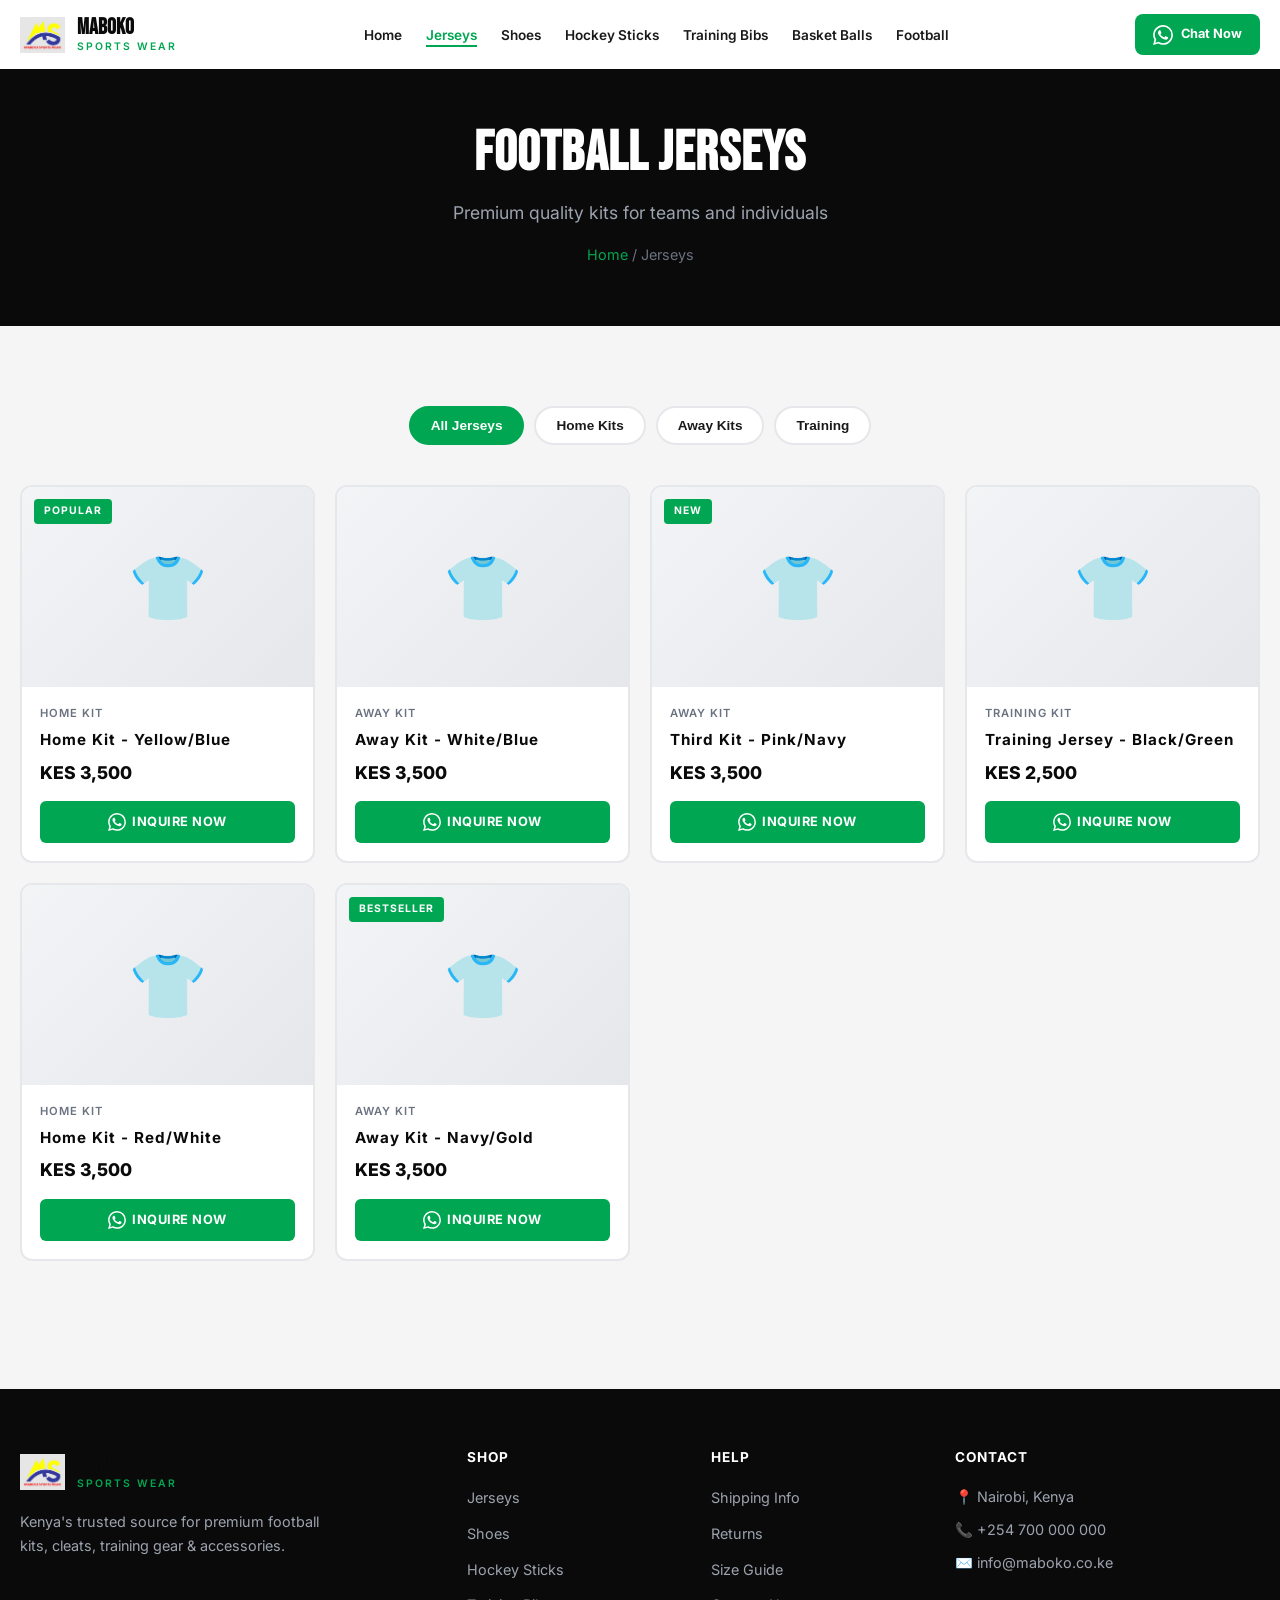
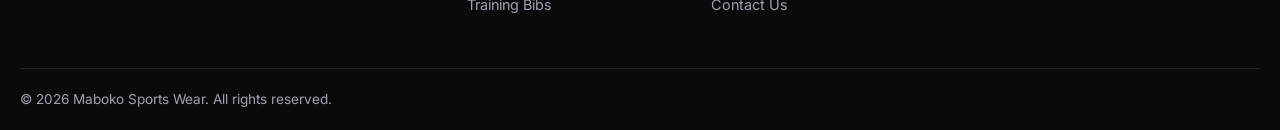
==== index.html @ bb6fc750 "Add files via upload" ====
<!DOCTYPE html>
<html lang="en">
<head>
    <meta charset="UTF-8">
    <meta name="viewport" content="width=device-width, initial-scale=1.0">
    <meta name="description" content="Premium Football Jerseys & Kits - Maboko Sports Wear Kenya">
    <title>Jerseys | Maboko Sports Wear</title>
    <link rel="preconnect" href="https://fonts.googleapis.com">
    <link rel="preconnect" href="https://fonts.gstatic.com" crossorigin>
    <link href="https://fonts.googleapis.com/css2?family=Bebas+Neue&family=Inter:wght@400;500;600;700;800&display=swap" rel="stylesheet">
    <link rel="stylesheet" href="styles.css">
    <link rel="icon" type="image/png" href="logo.png">
</head>
<body>
    <!-- Same Navigation as index.html -->
    <nav class="navbar" id="navbar">
        <div class="container nav-container">
            <a href="index.html" class="logo">
                <img src="logo.png" alt="Maboko Sports Wear Logo" class="logo-img">
                <div class="logo-text">
                    <span class="logo-brand">MABOKO</span>
                    <span class="logo-sub">SPORTS WEAR</span>
                </div>
            </a>
            
            <button class="mobile-menu-toggle" id="mobileMenuToggle" aria-label="Toggle menu">
                <span class="hamburger"></span>
            </button>
            
            <ul class="nav-links" id="navLinks">
                <li><a href="index.html" class="nav-link">Home</a></li>
                <li><a href="jerseys.html" class="nav-link active">Jerseys</a></li>
                <li><a href="shoes.html" class="nav-link">Shoes</a></li>
                <li><a href="hockey.html" class="nav-link">Hockey Sticks</a></li>
                <li><a href="bibs.html" class="nav-link">Training Bibs</a></li>
                <li><a href="basketball.html" class="nav-link">Basket Balls</a></li>
                <li><a href="football.html" class="nav-link">Football</a></li>
            </ul>
            
            <a href="https://wa.me/254700000000" class="whatsapp-btn nav-whatsapp" target="_blank" rel="noopener">
                <svg width="20" height="20" viewBox="0 0 24 24" fill="currentColor">
                    <path d="M17.472 14.382c-.297-.149-1.758-.867-2.03-.967-.273-.099-.471-.148-.67.15-.197.297-.767.966-.94 1.164-.173.199-.347.223-.644.075-.297-.15-1.255-.463-2.39-1.475-.883-.788-1.48-1.761-1.653-2.059-.173-.297-.018-.458.13-.606.134-.133.298-.347.446-.52.149-.174.198-.298.298-.497.099-.198.05-.371-.025-.52-.075-.149-.669-1.612-.916-2.207-.242-.579-.487-.5-.669-.51-.173-.008-.371-.01-.57-.01-.198 0-.52.074-.792.372-.272.297-1.04 1.016-1.04 2.479 0 1.462 1.065 2.875 1.213 3.074.149.198 2.096 3.2 5.077 4.487.709.306 1.262.489 1.694.625.712.227 1.36.195 1.871.118.571-.085 1.758-.719 2.006-1.413.248-.694.248-1.289.173-1.413-.074-.124-.272-.198-.57-.347m-5.421 7.403h-.004a9.87 9.87 0 01-5.031-1.378l-.361-.214-3.741.982.998-3.648-.235-.374a9.86 9.86 0 01-1.51-5.26c.001-5.45 4.436-9.884 9.888-9.884 2.64 0 5.122 1.03 6.988 2.898a9.825 9.825 0 012.893 6.994c-.003 5.45-4.437 9.884-9.885 9.884m8.413-18.297A11.815 11.815 0 0012.05 0C5.495 0 .16 5.335.157 11.892c0 2.096.547 4.142 1.588 5.945L.057 24l6.305-1.654a11.882 11.882 0 005.683 1.448h.005c6.554 0 11.89-5.335 11.893-11.893a11.821 11.821 0 00-3.48-8.413Z"/>
                </svg>
                <span class="desktop-only">Chat Now</span>
            </a>
        </div>
    </nav>

    <!-- Page Header -->
    <section class="page-header">
        <div class="container">
            <h1>FOOTBALL JERSEYS</h1>
            <p>Premium quality kits for teams and individuals</p>
            <div class="breadcrumb">
                <a href="index.html">Home</a> / <span>Jerseys</span>
            </div>
        </div>
    </section>

    <!-- Products Section -->
    <section class="category-products section">
        <div class="container">
            <div class="category-filter">
                <button class="filter-btn active" data-category="all">All Jerseys</button>
                <button class="filter-btn" data-category="home">Home Kits</button>
                <button class="filter-btn" data-category="away">Away Kits</button>
                <button class="filter-btn" data-category="training">Training</button>
            </div>

            <div class="products-grid" id="categoryProductsGrid">
                <!-- Products will be loaded dynamically -->
            </div>
        </div>
    </section>

    <!-- Same Footer as index.html -->
    <footer class="footer">
        <div class="container">
            <div class="footer-grid">
                <div class="footer-brand">
                    <div class="logo">
                        <img src="logo.png" alt="Maboko Sports Wear" class="logo-img">
                        <div class="logo-text">
                            <span class="logo-brand">MABOKO</span>
                            <span class="logo-sub">SPORTS WEAR</span>
                        </div>
                    </div>
                    <p>Kenya's trusted source for premium football kits, cleats, training gear & accessories.</p>
                </div>
                <div class="footer-col">
                    <h4>SHOP</h4>
                    <ul>
                        <li><a href="jerseys.html">Jerseys</a></li>
                        <li><a href="shoes.html">Shoes</a></li>
                        <li><a href="hockey.html">Hockey Sticks</a></li>
                        <li><a href="bibs.html">Training Bibs</a></li>
                    </ul>
                </div>
                <div class="footer-col">
                    <h4>HELP</h4>
                    <ul>
                        <li><a href="#">Shipping Info</a></li>
                        <li><a href="#">Returns</a></li>
                        <li><a href="#">Size Guide</a></li>
                        <li><a href="https://wa.me/254700000000" target="_blank">Contact Us</a></li>
                    </ul>
                </div>
                <div class="footer-col">
                    <h4>CONTACT</h4>
                    <ul class="contact-info">
                        <li>📍 Nairobi, Kenya</li>
                        <li>📞 +254 700 000 000</li>
                        <li>✉️ info@maboko.co.ke</li>
                    </ul>
                </div>
            </div>
            <div class="footer-bottom">
                <p>&copy; 2026 Maboko Sports Wear. All rights reserved.</p>
            </div>
        </div>
    </footer>

    <script src="script.js"></script>
    <script>
        // Category-specific products
        const categoryProducts = [
            { id: 1, name: "Home Kit - Yellow/Blue", category: "home", price: "KES 3,500", badge: "POPULAR", emoji: "👕", whatsappText: "Hi, I'm interested in Home Kit (Yellow/Blue) - KES 3,500" },
            { id: 2, name: "Away Kit - White/Blue", category: "away", price: "KES 3,500", badge: null, emoji: "👕", whatsappText: "Hi, I'm interested in Away Kit (White/Blue) - KES 3,500" },
            { id: 3, name: "Third Kit - Pink/Navy", category: "away", price: "KES 3,500", badge: "NEW", emoji: "👕", whatsappText: "Hi, I'm interested in Third Kit (Pink/Navy) - KES 3,500" },
            { id: 4, name: "Training Jersey - Black/Green", category: "training", price: "KES 2,500", badge: null, emoji: "👕", whatsappText: "Hi, I'm interested in Training Jersey (Black/Green) - KES 2,500" },
            { id: 5, name: "Home Kit - Red/White", category: "home", price: "KES 3,500", badge: null, emoji: "👕", whatsappText: "Hi, I'm interested in Home Kit (Red/White) - KES 3,500" },
            { id: 6, name: "Away Kit - Navy/Gold", category: "away", price: "KES 3,500", badge: "BESTSELLER", emoji: "👕", whatsappText: "Hi, I'm interested in Away Kit (Navy/Gold) - KES 3,500" }
        ];

        document.addEventListener('DOMContentLoaded', () => {
            renderCategoryProducts('all');
            setupCategoryFilters();
        });

        function renderCategoryProducts(category) {
            const grid = document.getElementById('categoryProductsGrid');
            const filtered = category === 'all' ? categoryProducts : categoryProducts.filter(p => p.category === category);
            
            grid.innerHTML = filtered.map(product => `
                <article class="product-card fade-in">
                    ${product.badge ? `<span class="product-badge">${product.badge}</span>` : ''}
                    <div class="product-image">${product.emoji}</div>
                    <div class="product-info">
                        <div class="product-category">${product.category} Kit</div>
                        <h3 class="product-name">${product.name}</h3>
                        <div class="product-price">${product.price}</div>
                        <a href="https://wa.me/254700000000?text=${encodeURIComponent(product.whatsappText)}" 
                           class="btn-whatsapp" target="_blank" rel="noopener">
                            <svg width="18" height="18" viewBox="0 0 24 24" fill="currentColor">
                                <path d="M17.472 14.382c-.297-.149-1.758-.867-2.03-.967-.273-.099-.471-.148-.67.15-.197.297-.767.966-.94 1.164-.173.199-.347.223-.644.075-.297-.15-1.255-.463-2.39-1.475-.883-.788-1.48-1.761-1.653-2.059-.173-.297-.018-.458.13-.606.134-.133.298-.347.446-.52.149-.174.198-.298.298-.497.099-.198.05-.371-.025-.52-.075-.149-.669-1.612-.916-2.207-.242-.579-.487-.5-.669-.51-.173-.008-.371-.01-.57-.01-.198 0-.52.074-.792.372-.272.297-1.04 1.016-1.04 2.479 0 1.462 1.065 2.875 1.213 3.074.149.198 2.096 3.2 5.077 4.487.709.306 1.262.489 1.694.625.712.227 1.36.195 1.871.118.571-.085 1.758-.719 2.006-1.413.248-.694.248-1.289.173-1.413-.074-.124-.272-.198-.57-.347m-5.421 7.403h-.004a9.87 9.87 0 01-5.031-1.378l-.361-.214-3.741.982.998-3.648-.235-.374a9.86 9.86 0 01-1.51-5.26c.001-5.45 4.436-9.884 9.888-9.884 2.64 0 5.122 1.03 6.988 2.898a9.825 9.825 0 012.893 6.994c-.003 5.45-4.437 9.884-9.885 9.884m8.413-18.297A11.815 11.815 0 0012.05 0C5.495 0 .16 5.335.157 11.892c0 2.096.547 4.142 1.588 5.945L.057 24l6.305-1.654a11.882 11.882 0 005.683 1.448h.005c6.554 0 11.89-5.335 11.893-11.893a11.821 11.821 0 00-3.48-8.413Z"/>
                            </svg>
                            Inquire Now
                        </a>
                    </div>
                </article>
            `).join('');
        }

        function setupCategoryFilters() {
            document.querySelectorAll('.filter-btn').forEach(btn => {
                btn.addEventListener('click', () => {
                    document.querySelectorAll('.filter-btn').forEach(b => b.classList.remove('active'));
                    btn.classList.add('active');
                    renderCategoryProducts(btn.dataset.category);
                });
            });
        }
    </script>
</body>
</html>
---- styles.css ----
/* ===== CSS VARIABLES ===== */
:root {
    --black: #0A0A0A;
    --dark-gray: #1A1A1A;
    --green: #00A651;
    --green-dark: #008F43;
    --green-light: #00C967;
    --white: #FFFFFF;
    --light-gray: #F5F5F5;
    --text: #1A1A1A;
    --muted: #6B7280;
    --border: #E5E7EB;
    --shadow: 0 4px 24px rgba(0, 0, 0, 0.08);
    --shadow-lg: 0 12px 40px rgba(0, 0, 0, 0.12);
    --transition: all 0.3s cubic-bezier(0.4, 0, 0.2, 1);
}

/* ===== RESET & BASE ===== */
*, *::before, *::after {
    margin: 0;
    padding: 0;
    box-sizing: border-box;
}

html {
    scroll-behavior: smooth;
    scroll-padding-top: 80px;
}

body {
    font-family: 'Inter', sans-serif;
    background: var(--white);
    color: var(--text);
    line-height: 1.6;
    overflow-x: hidden;
}

h1, h2, h3, h4, h5, h6 {
    font-family: 'Bebas Neue', sans-serif;
    letter-spacing: 1px;
    line-height: 1.2;
}

a {
    text-decoration: none;
    color: inherit;
    transition: var(--transition);
}

img {
    max-width: 100%;
    display: block;
}

ul {
    list-style: none;
}

/* ===== UTILITIES ===== */
.container {
    max-width: 1280px;
    margin: 0 auto;
    padding: 0 20px;
}

.text-green {
    color: var(--green);
}

.section {
    padding: 80px 0;
}

.section-header {
    text-align: center;
    margin-bottom: 48px;
}

.section-tag {
    display: inline-block;
    background: rgba(0, 166, 81, 0.1);
    color: var(--green);
    padding: 8px 20px;
    border-radius: 30px;
    font-size: 0.75rem;
    font-weight: 700;
    letter-spacing: 2px;
    margin-bottom: 16px;
    text-transform: uppercase;
}

.section-title {
    font-size: 2.5rem;
    color: var(--black);
    margin-bottom: 12px;
}

.section-subtitle {
    color: var(--muted);
    font-size: 1.1rem;
    max-width: 600px;
    margin: 0 auto;
}

.desktop-only {
    display: inline;
}

/* ===== BUTTONS ===== */
.btn {
    display: inline-flex;
    align-items: center;
    gap: 10px;
    padding: 14px 28px;
    border-radius: 8px;
    font-weight: 700;
    font-size: 0.9rem;
    letter-spacing: 1px;
    text-transform: uppercase;
    transition: var(--transition);
    border: 2px solid transparent;
    cursor: pointer;
    white-space: nowrap;
}

.btn-primary {
    background: var(--green);
    color: var(--white);
    border-color: var(--green);
}

.btn-primary:hover {
    background: var(--green-dark);
    border-color: var(--green-dark);
    transform: translateY(-2px);
    box-shadow: 0 8px 24px rgba(0, 166, 81, 0.3);
}

.btn-outline {
    background: transparent;
    color: var(--white);
    border-color: rgba(255, 255, 255, 0.3);
}

.btn-outline:hover {
    border-color: var(--green);
    color: var(--green);
}

.btn-white {
    background: var(--white);
    color: var(--black);
    border-color: var(--white);
}

.btn-white:hover {
    background: var(--light-gray);
    transform: translateY(-2px);
}

/* ===== NAVBAR ===== */
.navbar {
    position: fixed;
    top: 0;
    left: 0;
    right: 0;
    z-index: 1000;
    background: var(--white);
    border-bottom: 2px solid var(--black);
    padding: 12px 0;
    transition: var(--transition);
}

.navbar.scrolled {
    box-shadow: var(--shadow);
}

.nav-container {
    display: flex;
    align-items: center;
    justify-content: space-between;
    gap: 16px;
}

.logo {
    display: flex;
    align-items: center;
    gap: 12px;
    flex-shrink: 0;
}

.logo-img {
    width: 45px;
    height: 45px;
    object-fit: contain;
}

.logo-text {
    display: flex;
    flex-direction: column;
    line-height: 1.1;
}

.logo-brand {
    font-family: 'Bebas Neue', sans-serif;
    color: var(--black);
    font-size: 1.4rem;
    font-weight: 700;
}

.logo-sub {
    color: var(--green);
    font-size: 0.65rem;
    letter-spacing: 2px;
    font-weight: 600;
}

.nav-links {
    display: flex;
    gap: 24px;
    align-items: center;
    margin: 0;
    padding: 0;
}

.nav-link {
    font-weight: 600;
    font-size: 0.85rem;
    color: var(--text);
    position: relative;
    padding: 4px 0;
    white-space: nowrap;
}

.nav-link::after {
    content: '';
    position: absolute;
    bottom: 0;
    left: 0;
    width: 0;
    height: 2px;
    background: var(--green);
    transition: var(--transition);
}

.nav-link:hover,
.nav-link.active {
    color: var(--green);
}

.nav-link:hover::after,
.nav-link.active::after {
    width: 100%;
}

.whatsapp-btn {
    display: inline-flex;
    align-items: center;
    gap: 8px;
    background: var(--green);
    color: var(--white);
    padding: 10px 18px;
    border-radius: 8px;
    font-weight: 700;
    font-size: 0.8rem;
    transition: var(--transition);
    white-space: nowrap;
}

.whatsapp-btn:hover {
    background: var(--green-dark);
    transform: translateY(-2px);
}

.mobile-menu-toggle {
    display: none;
    flex-direction: column;
    gap: 5px;
    background: none;
    border: none;
    cursor: pointer;
    padding: 8px;
    z-index: 1001;
}

.hamburger,
.hamburger::before,
.hamburger::after {
    display: block;
    width: 24px;
    height: 2.5px;
    background: var(--black);
    transition: var(--transition);
    border-radius: 2px;
}

.hamburger {
    position: relative;
}

.hamburger::before,
.hamburger::after {
    content: '';
    position: absolute;
    left: 0;
}

.hamburger::before {
    top: -7px;
}

.hamburger::after {
    top: 7px;
}

/* ===== HERO SECTION WITH FLOATING PRODUCTS ===== */
.hero {
    position: relative;
    min-height: 100vh;
    display: flex;
    align-items: center;
    background: var(--black);
    padding-top: 70px;
    overflow: hidden;
}

.hero-products-bg {
    position: absolute;
    inset: 0;
    overflow: hidden;
    pointer-events: none;
}

.floating-product {
    position: absolute;
    font-size: 4rem;
    opacity: 0.1;
    animation: float 6s ease-in-out infinite;
    filter: grayscale(100%);
}

@keyframes float {
    0%, 100% { transform: translateY(0px) rotate(0deg); }
    50% { transform: translateY(-20px) rotate(5deg); }
}

.hero-overlay {
    position: absolute;
    inset: 0;
    background: radial-gradient(circle at 70% 30%, rgba(0, 166, 81, 0.15) 0%, transparent 50%);
    pointer-events: none;
}

.hero-container {
    position: relative;
    z-index: 2;
    padding: 60px 20px;
}

.hero-content {
    max-width: 700px;
}

.hero-title {
    font-size: 4.5rem;
    color: var(--white);
    line-height: 0.95;
    margin-bottom: 20px;
}

.hero-subtitle {
    color: #9CA3AF;
    font-size: 1.1rem;
    margin-bottom: 32px;
    max-width: 540px;
    line-height: 1.6;
}

.hero-buttons {
    display: flex;
    gap: 12px;
    flex-wrap: wrap;
    margin-bottom: 48px;
}

.hero-stats {
    display: flex;
    gap: 40px;
}

.stat {
    display: flex;
    flex-direction: column;
}

.stat-number {
    font-family: 'Bebas Neue', sans-serif;
    font-size: 2.2rem;
    color: var(--green);
    line-height: 1;
}

.stat-label {
    color: #9CA3AF;
    font-size: 0.85rem;
    margin-top: 4px;
}

/* ===== PAGE HEADER ===== */
.page-header {
    background: var(--black);
    color: var(--white);
    padding: 120px 0 60px;
    text-align: center;
}

.page-header h1 {
    font-size: 3.5rem;
    margin-bottom: 12px;
}

.page-header p {
    color: #9CA3AF;
    font-size: 1.1rem;
    margin-bottom: 16px;
}

.breadcrumb {
    color: var(--muted);
    font-size: 0.9rem;
}

.breadcrumb a {
    color: var(--green);
}

/* ===== PRODUCTS SECTION ===== */
.products-section {
    background: var(--light-gray);
}

.category-filter {
    display: flex;
    gap: 10px;
    justify-content: center;
    flex-wrap: wrap;
    margin-bottom: 40px;
}

.filter-btn {
    padding: 10px 20px;
    background: var(--white);
    border: 2px solid var(--border);
    border-radius: 30px;
    font-weight: 600;
    font-size: 0.85rem;
    cursor: pointer;
    transition: var(--transition);
    color: var(--text);
}

.filter-btn:hover,
.filter-btn.active {
    background: var(--green);
    border-color: var(--green);
    color: var(--white);
}

.products-grid {
    display: grid;
    grid-template-columns: repeat(4, 1fr);
    gap: 20px;
    margin-bottom: 48px;
}

.product-card {
    background: var(--white);
    border-radius: 12px;
    overflow: hidden;
    border: 2px solid var(--border);
    transition: var(--transition);
    position: relative;
}

.product-card:hover {
    transform: translateY(-6px);
    border-color: var(--green);
    box-shadow: var(--shadow-lg);
}

.product-badge {
    position: absolute;
    top: 12px;
    left: 12px;
    background: var(--green);
    color: var(--white);
    padding: 4px 10px;
    border-radius: 4px;
    font-size: 0.65rem;
    font-weight: 700;
    letter-spacing: 1px;
    z-index: 2;
    text-transform: uppercase;
}

.product-image {
    height: 200px;
    background: linear-gradient(135deg, #F3F4F6, #E5E7EB);
    display: flex;
    align-items: center;
    justify-content: center;
    font-size: 4rem;
    position: relative;
    overflow: hidden;
}

.product-info {
    padding: 18px;
}

.product-category {
    color: var(--muted);
    font-size: 0.7rem;
    font-weight: 600;
    letter-spacing: 1px;
    text-transform: uppercase;
    margin-bottom: 6px;
}

.product-name {
    font-family: 'Inter', sans-serif;
    font-weight: 700;
    font-size: 0.95rem;
    color: var(--black);
    margin-bottom: 8px;
    line-height: 1.4;
}

.product-price {
    font-weight: 800;
    font-size: 1.1rem;
    color: var(--black);
    margin-bottom: 14px;
}

.btn-whatsapp {
    width: 100%;
    padding: 11px;
    background: var(--green);
    color: var(--white);
    border: none;
    border-radius: 6px;
    font-weight: 700;
    font-size: 0.8rem;
    cursor: pointer;
    transition: var(--transition);
    display: flex;
    align-items: center;
    justify-content: center;
    gap: 6px;
    text-transform: uppercase;
    letter-spacing: 0.5px;
}

.btn-whatsapp:hover {
    background: var(--green-dark);
    transform: translateY(-2px);
}

.category-links {
    display: grid;
    grid-template-columns: repeat(6, 1fr);
    gap: 16px;
    margin-top: 40px;
}

.category-link-card {
    background: var(--white);
    border: 2px solid var(--border);
    border-radius: 12px;
    padding: 24px 16px;
    text-align: center;
    transition: var(--transition);
}

.category-link-card:hover {
    border-color: var(--green);
    transform: translateY(-4px);
    box-shadow: var(--shadow);
}

.category-icon {
    font-size: 2.5rem;
    display: block;
    margin-bottom: 8px;
}

.category-name {
    font-weight: 700;
    font-size: 0.9rem;
    color: var(--black);
}

/* ===== FEATURES SECTION ===== */
.features-section {
    background: var(--white);
    padding: 50px 0;
    border-top: 2px solid var(--black);
    border-bottom: 2px solid var(--black);
}

.features-grid {
    display: grid;
    grid-template-columns: repeat(4, 1fr);
    gap: 24px;
}

.feature-card {
    text-align: center;
    padding: 20px;
}

.feature-icon {
    font-size: 2.5rem;
    margin-bottom: 12px;
}

.feature-card h3 {
    font-size: 1.1rem;
    color: var(--black);
    margin-bottom: 6px;
}

.feature-card p {
    color: var(--muted);
    font-size: 0.85rem;
}

/* ===== ABOUT SECTION ===== */
.about-section {
    background: var(--black);
    color: var(--white);
}

.about-grid {
    display: grid;
    grid-template-columns: 1fr 1fr;
    gap: 60px;
    align-items: center;
}

.about-content .section-tag {
    background: rgba(0, 166, 81, 0.2);
}

.about-content .section-title {
    color: var(--white);
    font-size: 3rem;
    margin-bottom: 20px;
}

.about-content p {
    color: #9CA3AF;
    font-size: 1.05rem;
    margin-bottom: 32px;
    line-height: 1.7;
}

.about-stats {
    display: grid;
    grid-template-columns: repeat(3, 1fr);
    gap: 24px;
    margin-bottom: 32px;
    padding: 24px 0;
    border-top: 1px solid rgba(255, 255, 255, 0.1);
    border-bottom: 1px solid rgba(255, 255, 255, 0.1);
}

.about-stat {
    text-align: center;
}

.about-stat-number {
    font-family: 'Bebas Neue', sans-serif;
    font-size: 2.2rem;
    color: var(--green);
    display: block;
}

.about-stat-label {
    color: #9CA3AF;
    font-size: 0.85rem;
}

.about-images {
    display: grid;
    grid-template-columns: 1fr 1fr;
    gap: 12px;
}

.about-image-card {
    background: rgba(255, 255, 255, 0.05);
    border: 1px solid rgba(255, 255, 255, 0.1);
    border-radius: 12px;
    padding: 40px 20px;
    text-align: center;
    font-size: 3.5rem;
    transition: var(--transition);
}

.about-image-card:hover {
    background: rgba(255, 255, 255, 0.1);
    transform: translateY(-4px);
}

.about-image-card:nth-child(2) {
    transform: translateY(20px);
}

.about-image-card:nth-child(2):hover {
    transform: translateY(16px);
}

.about-image-card:nth-child(3) {
    transform: translateY(-20px);
}

.about-image-card:nth-child(3):hover {
    transform: translateY(-24px);
}

/* ===== CTA SECTION ===== */
.cta-section {
    background: var(--green);
    padding: 80px 0;
    text-align: center;
}

.cta-content h2 {
    font-size: 2.5rem;
    color: var(--white);
    margin-bottom: 12px;
}

.cta-content p {
    color: rgba(255, 255, 255, 0.9);
    font-size: 1.1rem;
    margin-bottom: 28px;
}

/* ===== FOOTER ===== */
.footer {
    background: var(--black);
    color: #9CA3AF;
    padding: 60px 0 20px;
}

.footer-grid {
    display: grid;
    grid-template-columns: 2fr 1fr 1fr 1.5fr;
    gap: 40px;
    margin-bottom: 40px;
}

.footer-brand p {
    margin-top: 16px;
    font-size: 0.9rem;
    line-height: 1.7;
    max-width: 300px;
}

.social-links {
    display: flex;
    gap: 10px;
    margin-top: 20px;
}

.social-links a {
    width: 36px;
    height: 36px;
    border: 1px solid rgba(255, 255, 255, 0.2);
    border-radius: 50%;
    display: flex;
    align-items: center;
    justify-content: center;
    font-size: 0.75rem;
    font-weight: 700;
    transition: var(--transition);
}

.social-links a:hover {
    background: var(--green);
    border-color: var(--green);
    color: var(--white);
}

.footer-col h4 {
    color: var(--white);
    font-family: 'Inter', sans-serif;
    font-size: 0.85rem;
    font-weight: 700;
    margin-bottom: 20px;
    letter-spacing: 1px;
    text-transform: uppercase;
}

.footer-col ul li {
    margin-bottom: 10px;
}

.footer-col a {
    font-size: 0.9rem;
    transition: var(--transition);
}

.footer-col a:hover {
    color: var(--green);
}

.contact-info li {
    margin-bottom: 10px;
    font-size: 0.9rem;
}

.footer-bottom {
    border-top: 1px solid rgba(255, 255, 255, 0.1);
    padding-top: 20px;
    display: flex;
    justify-content: space-between;
    align-items: center;
    font-size: 0.85rem;
}

.payment-methods {
    display: flex;
    gap: 12px;
}

.payment-methods span {
    background: rgba(255, 255, 255, 0.1);
    padding: 5px 10px;
    border-radius: 4px;
    font-size: 0.75rem;
    font-weight: 600;
}

/* ===== CATEGORY PRODUCTS PAGE ===== */
.category-products {
    background: var(--light-gray);
    min-height: 60vh;
}

/* ===== RESPONSIVE DESIGN ===== */
@media (max-width: 1024px) {
    .section {
        padding: 60px 0;
    }
    
    .section-title {
        font-size: 2rem;
    }
    
    .hero-title {
        font-size: 3.5rem;
    }
    
    .products-grid {
        grid-template-columns: repeat(3, 1fr);
    }
    
    .features-grid {
        grid-template-columns: repeat(2, 1fr);
    }
    
    .about-grid {
        grid-template-columns: 1fr;
        gap: 40px;
    }
    
    .footer-grid {
        grid-template-columns: 1fr 1fr;
    }
    
    .category-links {
        grid-template-columns: repeat(3, 1fr);
    }
}

@media (max-width: 768px) {
    .container {
        padding: 0 16px;
    }
    
    .mobile-menu-toggle {
        display: flex;
    }
    
    .nav-links {
        position: fixed;
        top: 0;
        right: -100%;
        width: 85%;
        max-width: 350px;
        height: 100vh;
        background: var(--white);
        flex-direction: column;
        padding: 80px 24px 32px;
        gap: 0;
        transition: var(--transition);
        box-shadow: var(--shadow-lg);
        overflow-y: auto;
    }
    
    .nav-links.active {
        right: 0;
    }
    
    .nav-link {
        padding: 16px 0;
        border-bottom: 1px solid var(--border);
        width: 100%;
        font-size: 1rem;
    }
    
    .nav-whatsapp {
        display: none;
    }
    
    .desktop-only {
        display: none;
    }
    
    .hero {
        min-height: auto;
        padding: 100px 0 60px;
    }
    
    .hero-title {
        font-size: 2.5rem;
    }
    
    .hero-subtitle {
        font-size: 1rem;
    }
    
    .hero-buttons {
        flex-direction: column;
        width: 100%;
    }
    
    .btn {
        width: 100%;
        justify-content: center;
    }
    
    .hero-stats {
        gap: 24px;
    }
    
    .stat-number {
        font-size: 1.8rem;
    }
    
    .products-grid {
        grid-template-columns: repeat(2, 1fr);
        gap: 14px;
    }
    
    .category-filter {
        gap: 8px;
    }
    
    .filter-btn {
        padding: 8px 16px;
        font-size: 0.8rem;
    }
    
    .features-grid {
        grid-template-columns: 1fr;
        gap: 20px;
    }
    
    .about-stats {
        grid-template-columns: 1fr;
        gap: 20px;
    }
    
    .about-images {
        grid-template-columns: 1fr 1fr;
    }
    
    .category-links {
        grid-template-columns: repeat(2, 1fr);
        gap: 12px;
    }
    
    .footer-grid {
        grid-template-columns: 1fr;
        gap: 32px;
    }
    
    .footer-bottom {
        flex-direction: column;
        gap: 16px;
        text-align: center;
    }
    
    .page-header h1 {
        font-size: 2.5rem;
    }
}

@media (max-width: 480px) {
    .hero-title {
        font-size: 2rem;
    }
    
    .section-title {
        font-size: 1.75rem;
    }
    
    .products-grid {
        grid-template-columns: 1fr;
    }
    
    .about-content .section-title {
        font-size: 2.2rem;
    }
    
    .cta-content h2 {
        font-size: 2rem;
    }
    
    .floating-product {
        font-size: 2.5rem;
    }
    
    .category-links {
        grid-template-columns: 1fr 1fr;
    }
}

/* ===== ANIMATIONS ===== */
@keyframes fadeIn {
    from {
        opacity: 0;
        transform: translateY(20px);
    }
    to {
        opacity: 1;
        transform: translateY(0);
    }
}

.fade-in {
    animation: fadeIn 0.6s ease-out forwards;
}

/* Mobile menu active state */
.mobile-menu-toggle.active .hamburger {
    background: transparent;
}

.mobile-menu-toggle.active .hamburger::before {
    transform: rotate(45deg);
    top: 0;
}

.mobile-menu-toggle.active .hamburger::after {
    transform: rotate(-45deg);
    top: 0;
}
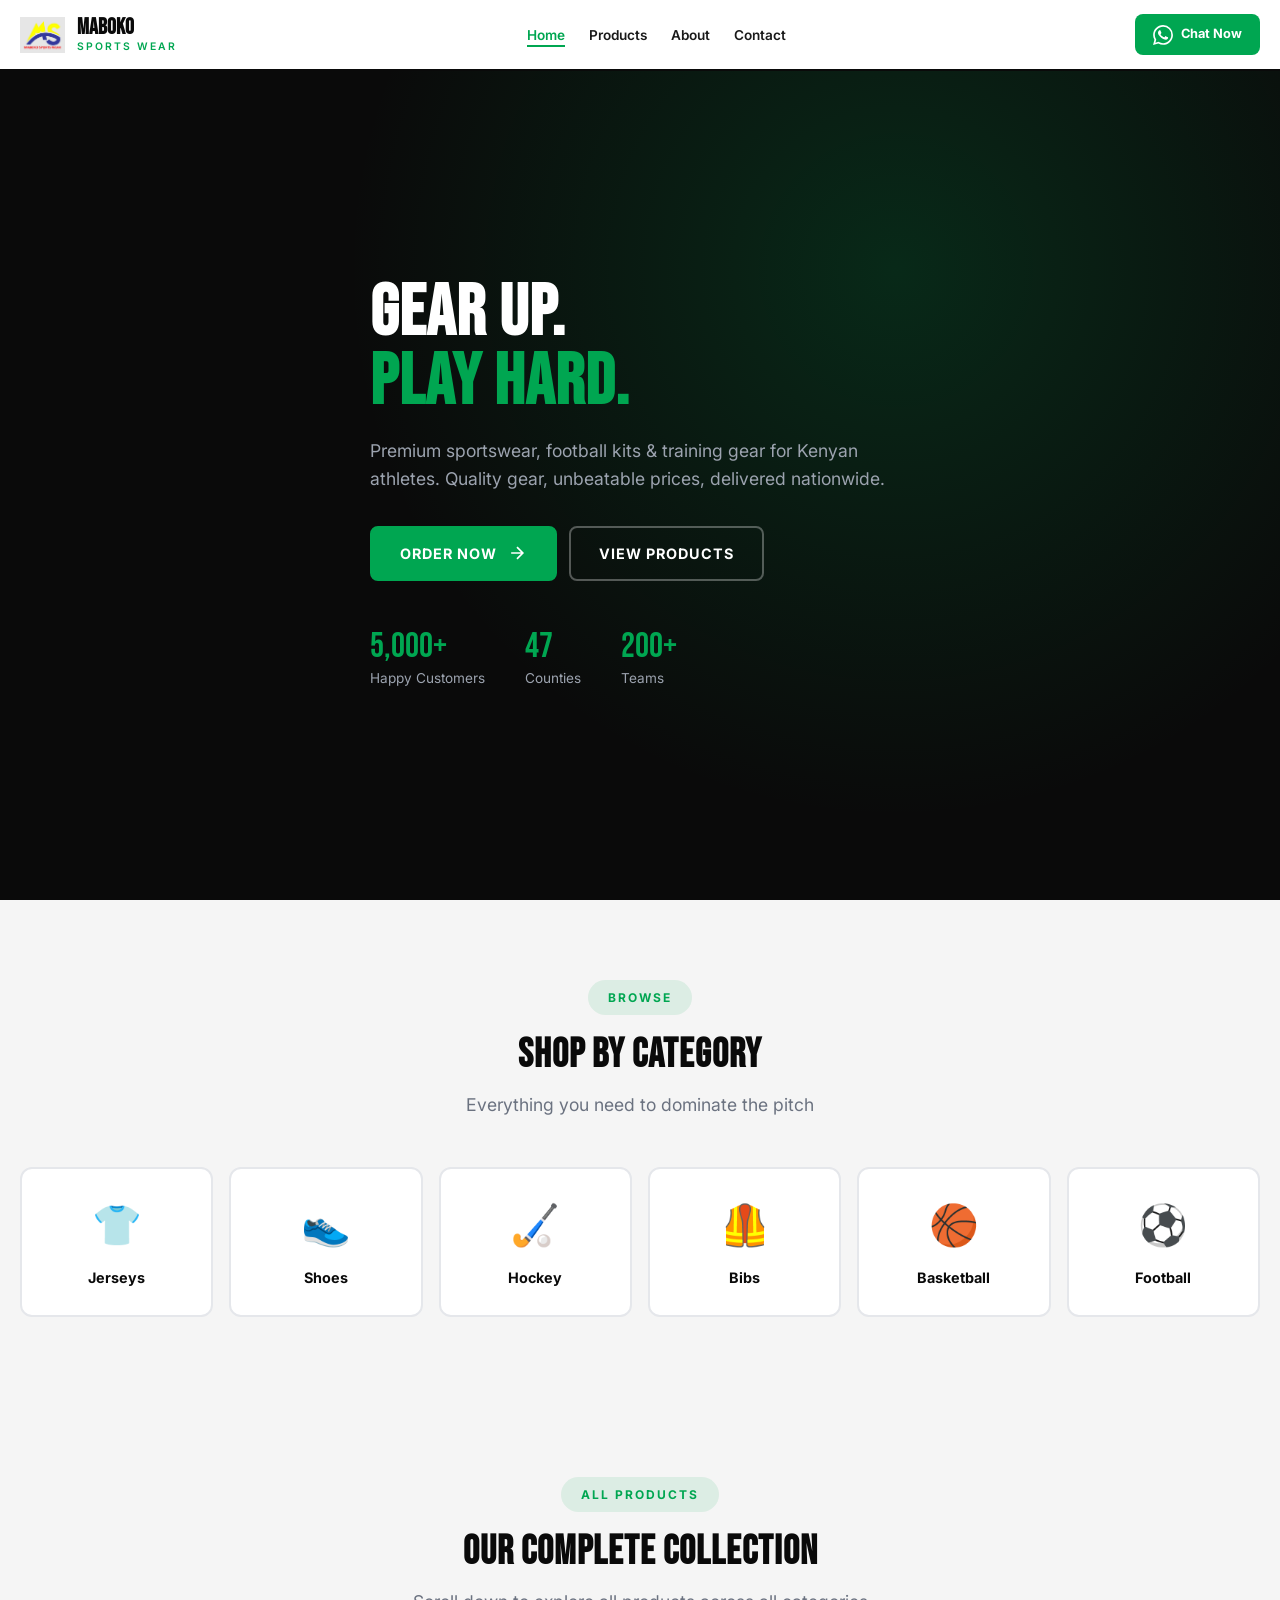
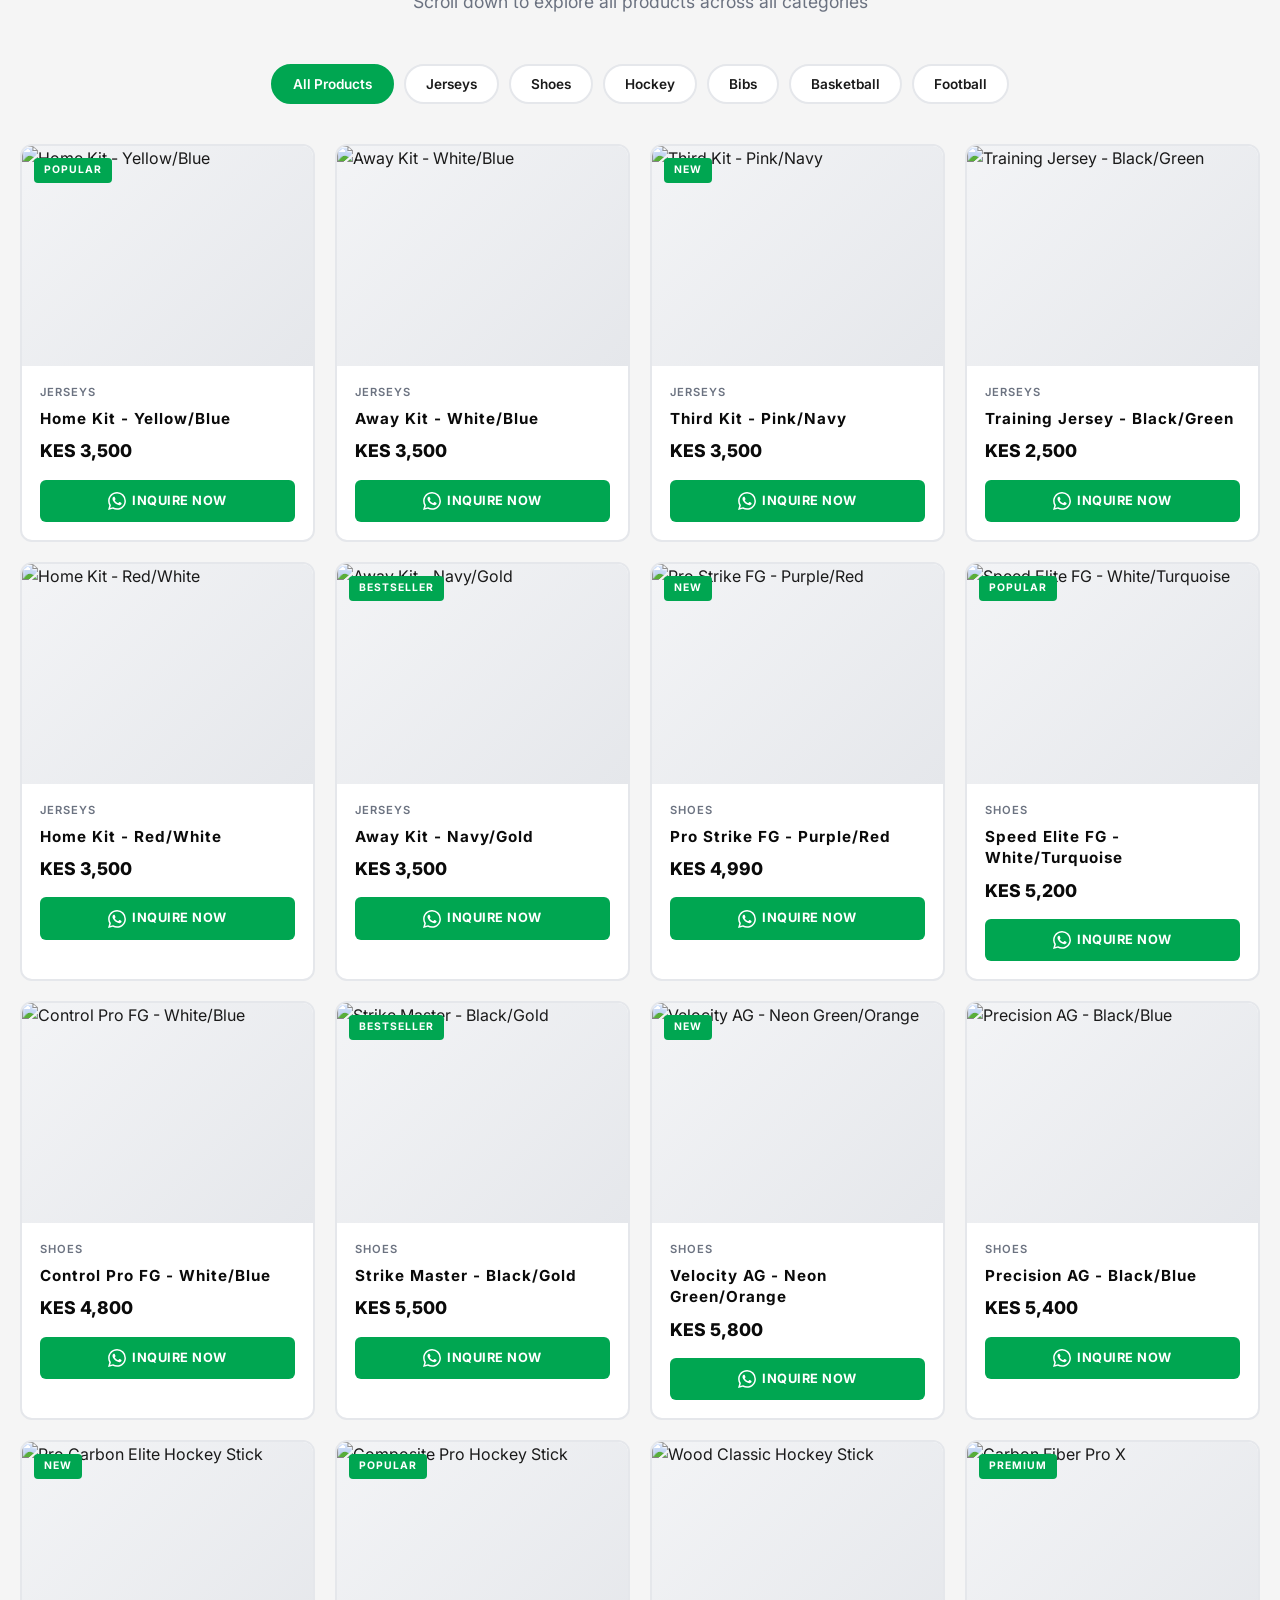
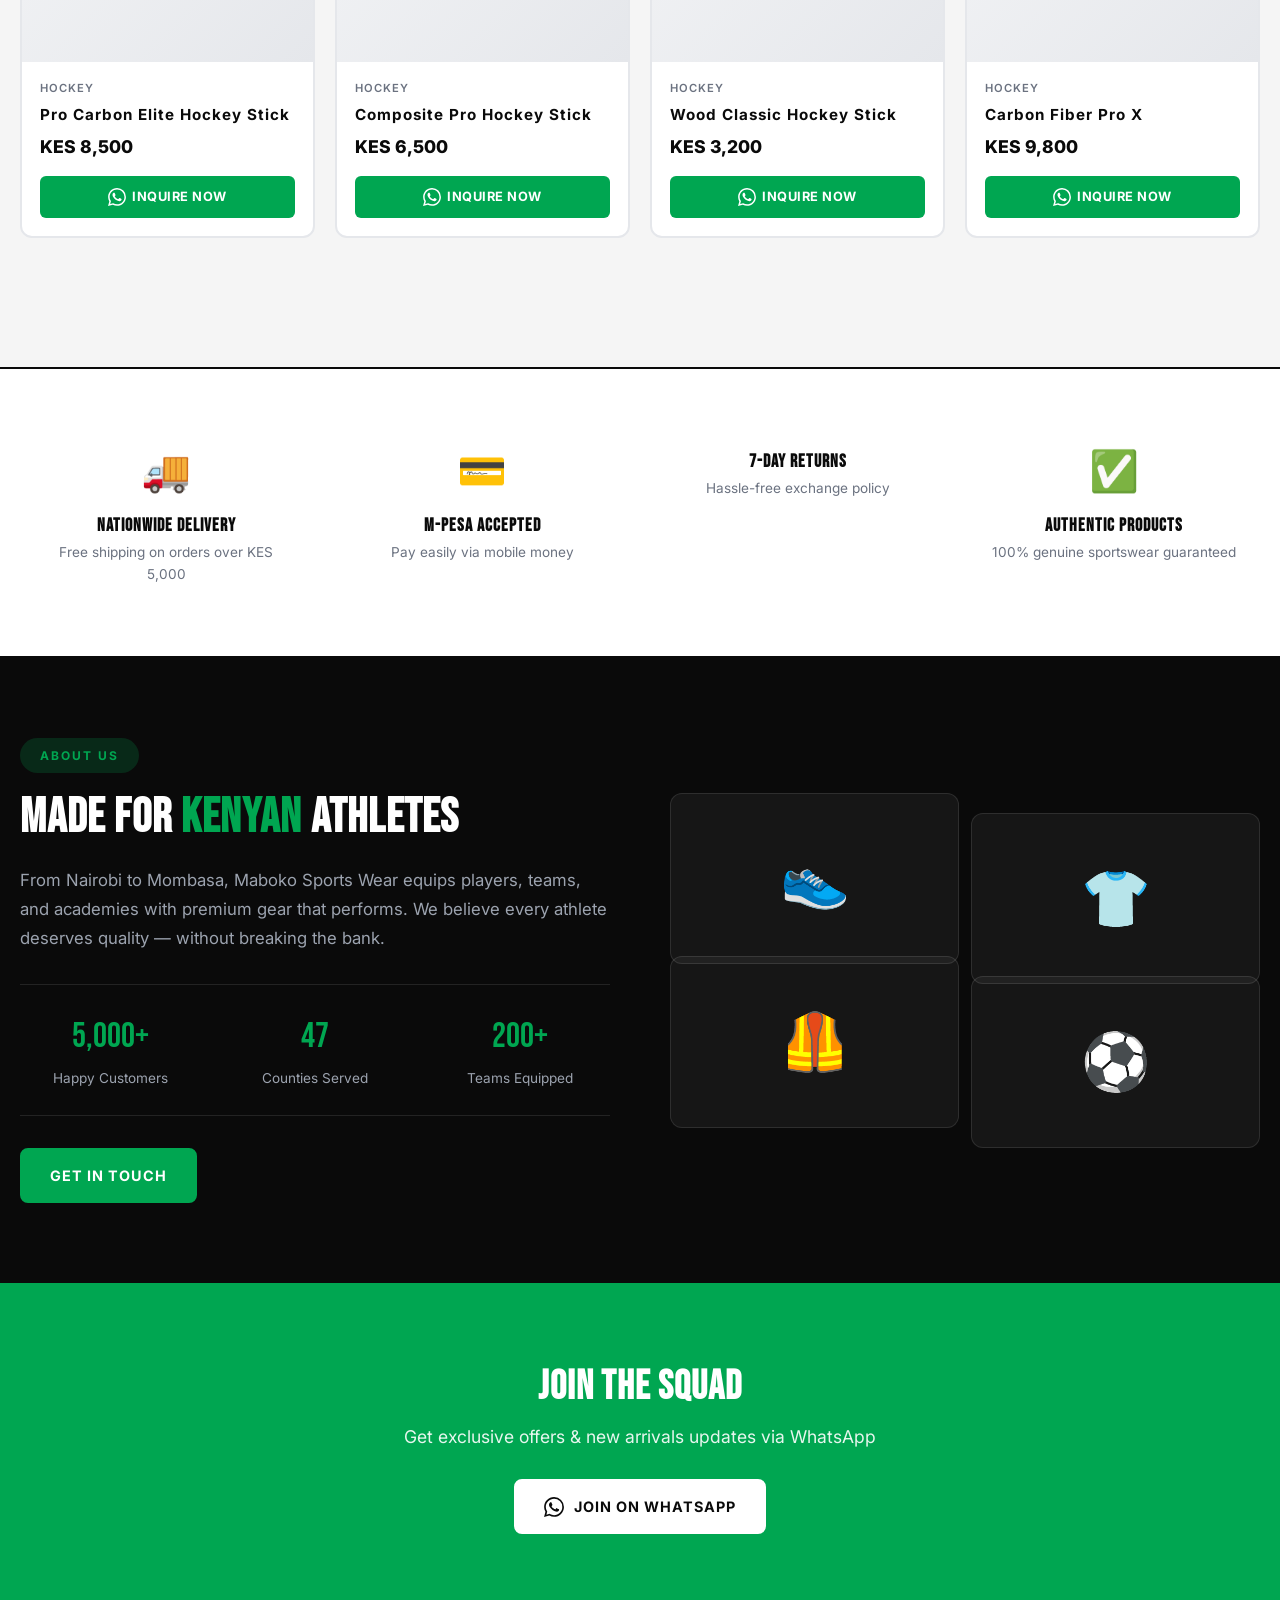
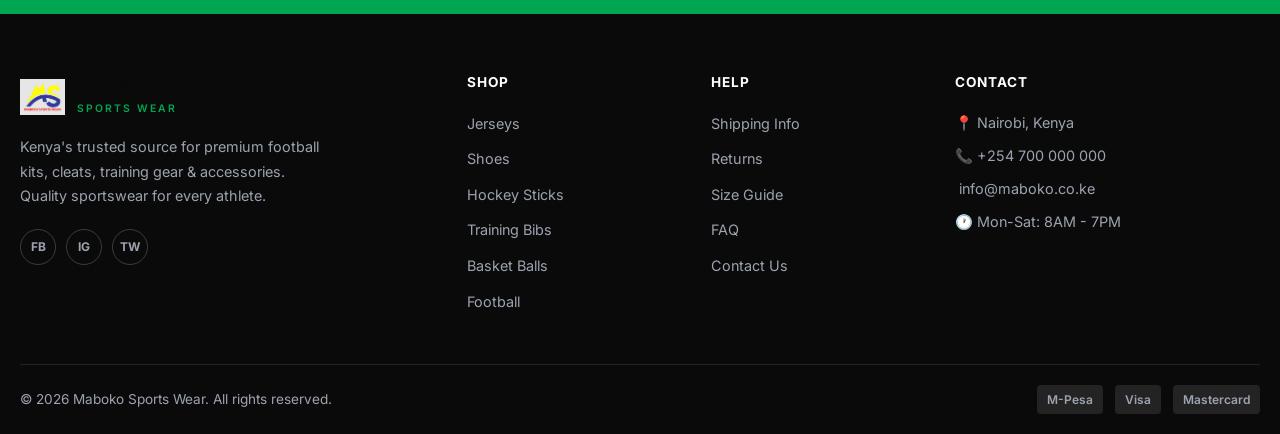
==== commit e9d0ccb1: "Add files via upload" ====
--- a/index.html
+++ b/index.html
@@ -3,19 +3,1106 @@
 <head>
     <meta charset="UTF-8">
     <meta name="viewport" content="width=device-width, initial-scale=1.0">
-    <meta name="description" content="Premium Football Jerseys & Kits - Maboko Sports Wear Kenya">
-    <title>Jerseys | Maboko Sports Wear</title>
+    <meta name="description" content="Maboko Sports Wear - Premium sportswear, football kits, cleats, training gear & equipment in Kenya. Quality gear at unbeatable prices.">
+    <meta name="keywords" content="sportswear Kenya, football kits, cleats, training bibs, hockey sticks, basketballs, footballs, Maboko Sports">
+    <title>Maboko Sports Wear | Premium Sportswear Kenya</title>
+    
     <link rel="preconnect" href="https://fonts.googleapis.com">
     <link rel="preconnect" href="https://fonts.gstatic.com" crossorigin>
     <link href="https://fonts.googleapis.com/css2?family=Bebas+Neue&family=Inter:wght@400;500;600;700;800&display=swap" rel="stylesheet">
-    <link rel="stylesheet" href="styles.css">
-    <link rel="icon" type="image/png" href="logo.png">
+    
+    <style>
+        :root {
+            --black: #0A0A0A;
+            --dark-gray: #1A1A1A;
+            --green: #00A651;
+            --green-dark: #008F43;
+            --green-light: #00C967;
+            --white: #FFFFFF;
+            --light-gray: #F5F5F5;
+            --text: #1A1A1A;
+            --muted: #6B7280;
+            --border: #E5E7EB;
+            --shadow: 0 4px 24px rgba(0, 0, 0, 0.08);
+            --shadow-lg: 0 12px 40px rgba(0, 0, 0, 0.12);
+            --transition: all 0.3s cubic-bezier(0.4, 0, 0.2, 1);
+        }
+
+        *, *::before, *::after {
+            margin: 0;
+            padding: 0;
+            box-sizing: border-box;
+        }
+
+        html {
+            scroll-behavior: smooth;
+            scroll-padding-top: 80px;
+        }
+
+        body {
+            font-family: 'Inter', sans-serif;
+            background: var(--white);
+            color: var(--text);
+            line-height: 1.6;
+            overflow-x: hidden;
+        }
+
+        h1, h2, h3, h4, h5, h6 {
+            font-family: 'Bebas Neue', sans-serif;
+            letter-spacing: 1px;
+            line-height: 1.2;
+        }
+
+        a {
+            text-decoration: none;
+            color: inherit;
+            transition: var(--transition);
+        }
+
+        img {
+            max-width: 100%;
+            display: block;
+        }
+
+        ul {
+            list-style: none;
+        }
+
+        button {
+            font-family: inherit;
+        }
+
+        .container {
+            max-width: 1280px;
+            margin: 0 auto;
+            padding: 0 20px;
+        }
+
+        .text-green {
+            color: var(--green);
+        }
+
+        .section {
+            padding: 80px 0;
+        }
+
+        .section-header {
+            text-align: center;
+            margin-bottom: 48px;
+        }
+
+        .section-tag {
+            display: inline-block;
+            background: rgba(0, 166, 81, 0.1);
+            color: var(--green);
+            padding: 8px 20px;
+            border-radius: 30px;
+            font-size: 0.75rem;
+            font-weight: 700;
+            letter-spacing: 2px;
+            margin-bottom: 16px;
+            text-transform: uppercase;
+        }
+
+        .section-title {
+            font-size: 2.5rem;
+            color: var(--black);
+            margin-bottom: 12px;
+        }
+
+        .section-subtitle {
+            color: var(--muted);
+            font-size: 1.1rem;
+            max-width: 600px;
+            margin: 0 auto;
+        }
+
+        .btn {
+            display: inline-flex;
+            align-items: center;
+            gap: 10px;
+            padding: 14px 28px;
+            border-radius: 8px;
+            font-weight: 700;
+            font-size: 0.9rem;
+            letter-spacing: 1px;
+            text-transform: uppercase;
+            transition: var(--transition);
+            border: 2px solid transparent;
+            cursor: pointer;
+            white-space: nowrap;
+        }
+
+        .btn-primary {
+            background: var(--green);
+            color: var(--white);
+            border-color: var(--green);
+        }
+
+        .btn-primary:hover {
+            background: var(--green-dark);
+            border-color: var(--green-dark);
+            transform: translateY(-2px);
+            box-shadow: 0 8px 24px rgba(0, 166, 81, 0.3);
+        }
+
+        .btn-outline {
+            background: transparent;
+            color: var(--white);
+            border-color: rgba(255, 255, 255, 0.3);
+        }
+
+        .btn-outline:hover {
+            border-color: var(--green);
+            color: var(--green);
+        }
+
+        .btn-white {
+            background: var(--white);
+            color: var(--black);
+            border-color: var(--white);
+        }
+
+        .btn-white:hover {
+            background: var(--light-gray);
+            transform: translateY(-2px);
+        }
+
+        /* Navbar */
+        .navbar {
+            position: fixed;
+            top: 0;
+            left: 0;
+            right: 0;
+            z-index: 1000;
+            background: var(--white);
+            border-bottom: 2px solid var(--black);
+            padding: 12px 0;
+            transition: var(--transition);
+        }
+
+        .navbar.scrolled {
+            box-shadow: var(--shadow);
+        }
+
+        .nav-container {
+            display: flex;
+            align-items: center;
+            justify-content: space-between;
+            gap: 16px;
+        }
+
+        .logo {
+            display: flex;
+            align-items: center;
+            gap: 12px;
+            flex-shrink: 0;
+        }
+
+        .logo-img {
+            width: 45px;
+            height: 45px;
+            object-fit: contain;
+        }
+
+        .logo-text {
+            display: flex;
+            flex-direction: column;
+            line-height: 1.1;
+        }
+
+        .logo-brand {
+            font-family: 'Bebas Neue', sans-serif;
+            color: var(--black);
+            font-size: 1.4rem;
+            font-weight: 700;
+        }
+
+        .logo-sub {
+            color: var(--green);
+            font-size: 0.65rem;
+            letter-spacing: 2px;
+            font-weight: 600;
+        }
+
+        .nav-links {
+            display: flex;
+            gap: 24px;
+            align-items: center;
+        }
+
+        .nav-link {
+            font-weight: 600;
+            font-size: 0.85rem;
+            color: var(--text);
+            position: relative;
+            padding: 4px 0;
+            white-space: nowrap;
+        }
+
+        .nav-link::after {
+            content: '';
+            position: absolute;
+            bottom: 0;
+            left: 0;
+            width: 0;
+            height: 2px;
+            background: var(--green);
+            transition: var(--transition);
+        }
+
+        .nav-link:hover,
+        .nav-link.active {
+            color: var(--green);
+        }
+
+        .nav-link:hover::after,
+        .nav-link.active::after {
+            width: 100%;
+        }
+
+        .whatsapp-btn {
+            display: inline-flex;
+            align-items: center;
+            gap: 8px;
+            background: var(--green);
+            color: var(--white);
+            padding: 10px 18px;
+            border-radius: 8px;
+            font-weight: 700;
+            font-size: 0.8rem;
+            transition: var(--transition);
+        }
+
+        .whatsapp-btn:hover {
+            background: var(--green-dark);
+            transform: translateY(-2px);
+        }
+
+        .mobile-menu-toggle {
+            display: none;
+            flex-direction: column;
+            gap: 5px;
+            background: none;
+            border: none;
+            cursor: pointer;
+            padding: 8px;
+            z-index: 1001;
+        }
+
+        .hamburger,
+        .hamburger::before,
+        .hamburger::after {
+            display: block;
+            width: 24px;
+            height: 2.5px;
+            background: var(--black);
+            transition: var(--transition);
+            border-radius: 2px;
+        }
+
+        .hamburger {
+            position: relative;
+        }
+
+        .hamburger::before,
+        .hamburger::after {
+            content: '';
+            position: absolute;
+            left: 0;
+        }
+
+        .hamburger::before {
+            top: -7px;
+        }
+
+        .hamburger::after {
+            top: 7px;
+        }
+
+        /* Hero Section */
+        .hero {
+            position: relative;
+            min-height: 100vh;
+            display: flex;
+            align-items: center;
+            background: var(--black);
+            padding-top: 70px;
+            overflow: hidden;
+        }
+
+        .hero-bg {
+            position: absolute;
+            inset: 0;
+            background: url('https://image.qwenlm.ai/public_source/05e183ed-8cee-4fe3-b2b5-046947b28e2f/1b9f67e69-188a-45c4-849d-5d573ba0a966.png') center/cover;
+            opacity: 0.3;
+        }
+
+        .hero-overlay {
+            position: absolute;
+            inset: 0;
+            background: radial-gradient(circle at 70% 30%, rgba(0, 166, 81, 0.2) 0%, transparent 50%);
+            pointer-events: none;
+        }
+
+        .hero-container {
+            position: relative;
+            z-index: 2;
+            padding: 60px 20px;
+        }
+
+        .hero-content {
+            max-width: 700px;
+        }
+
+        .hero-title {
+            font-size: 4.5rem;
+            color: var(--white);
+            line-height: 0.95;
+            margin-bottom: 20px;
+        }
+
+        .hero-subtitle {
+            color: #9CA3AF;
+            font-size: 1.1rem;
+            margin-bottom: 32px;
+            max-width: 540px;
+            line-height: 1.6;
+        }
+
+        .hero-buttons {
+            display: flex;
+            gap: 12px;
+            flex-wrap: wrap;
+            margin-bottom: 48px;
+        }
+
+        .hero-stats {
+            display: flex;
+            gap: 40px;
+        }
+
+        .stat {
+            display: flex;
+            flex-direction: column;
+        }
+
+        .stat-number {
+            font-family: 'Bebas Neue', sans-serif;
+            font-size: 2.2rem;
+            color: var(--green);
+            line-height: 1;
+        }
+
+        .stat-label {
+            color: #9CA3AF;
+            font-size: 0.85rem;
+            margin-top: 4px;
+        }
+
+        /* Categories Section */
+        .categories-section {
+            background: var(--light-gray);
+        }
+
+        .categories-grid {
+            display: grid;
+            grid-template-columns: repeat(6, 1fr);
+            gap: 16px;
+        }
+
+        .category-card {
+            background: var(--white);
+            border: 2px solid var(--border);
+            border-radius: 12px;
+            padding: 24px 16px;
+            text-align: center;
+            transition: var(--transition);
+            cursor: pointer;
+        }
+
+        .category-card:hover {
+            border-color: var(--green);
+            transform: translateY(-4px);
+            box-shadow: var(--shadow);
+        }
+
+        .category-icon {
+            font-size: 2.5rem;
+            display: block;
+            margin-bottom: 8px;
+        }
+
+        .category-name {
+            font-weight: 700;
+            font-size: 0.9rem;
+            color: var(--black);
+        }
+
+        /* Products Section */
+        .products-section {
+            background: var(--light-gray);
+        }
+
+        .category-filter {
+            display: flex;
+            gap: 10px;
+            justify-content: center;
+            flex-wrap: wrap;
+            margin-bottom: 40px;
+        }
+
+        .filter-btn {
+            padding: 10px 20px;
+            background: var(--white);
+            border: 2px solid var(--border);
+            border-radius: 30px;
+            font-weight: 600;
+            font-size: 0.85rem;
+            cursor: pointer;
+            transition: var(--transition);
+            color: var(--text);
+        }
+
+        .filter-btn:hover,
+        .filter-btn.active {
+            background: var(--green);
+            border-color: var(--green);
+            color: var(--white);
+        }
+
+        .products-grid {
+            display: grid;
+            grid-template-columns: repeat(4, 1fr);
+            gap: 20px;
+            margin-bottom: 48px;
+        }
+
+        .product-card {
+            background: var(--white);
+            border-radius: 12px;
+            overflow: hidden;
+            border: 2px solid var(--border);
+            transition: var(--transition);
+            position: relative;
+            opacity: 0;
+            transform: translateY(20px);
+        }
+
+        .product-card.visible {
+            opacity: 1;
+            transform: translateY(0);
+        }
+
+        .product-card:hover {
+            transform: translateY(-6px);
+            border-color: var(--green);
+            box-shadow: var(--shadow-lg);
+        }
+
+        .product-badge {
+            position: absolute;
+            top: 12px;
+            left: 12px;
+            background: var(--green);
+            color: var(--white);
+            padding: 4px 10px;
+            border-radius: 4px;
+            font-size: 0.65rem;
+            font-weight: 700;
+            letter-spacing: 1px;
+            z-index: 2;
+            text-transform: uppercase;
+        }
+
+        .product-image {
+            height: 220px;
+            background: linear-gradient(135deg, #F3F4F6, #E5E7EB);
+            display: flex;
+            align-items: center;
+            justify-content: center;
+            position: relative;
+            overflow: hidden;
+        }
+
+        .product-image img {
+            width: 100%;
+            height: 100%;
+            object-fit: cover;
+            transition: transform 0.3s;
+        }
+
+        .product-card:hover .product-image img {
+            transform: scale(1.05);
+        }
+
+        .product-info {
+            padding: 18px;
+        }
+
+        .product-category {
+            color: var(--muted);
+            font-size: 0.7rem;
+            font-weight: 600;
+            letter-spacing: 1px;
+            text-transform: uppercase;
+            margin-bottom: 6px;
+        }
+
+        .product-name {
+            font-family: 'Inter', sans-serif;
+            font-weight: 700;
+            font-size: 0.95rem;
+            color: var(--black);
+            margin-bottom: 8px;
+            line-height: 1.4;
+        }
+
+        .product-price {
+            font-weight: 800;
+            font-size: 1.1rem;
+            color: var(--black);
+            margin-bottom: 14px;
+        }
+
+        .btn-whatsapp {
+            width: 100%;
+            padding: 11px;
+            background: var(--green);
+            color: var(--white);
+            border: none;
+            border-radius: 6px;
+            font-weight: 700;
+            font-size: 0.8rem;
+            cursor: pointer;
+            transition: var(--transition);
+            display: flex;
+            align-items: center;
+            justify-content: center;
+            gap: 6px;
+            text-transform: uppercase;
+            letter-spacing: 0.5px;
+        }
+
+        .btn-whatsapp:hover {
+            background: var(--green-dark);
+            transform: translateY(-2px);
+        }
+
+        /* Loading Spinner */
+        .loading-container {
+            text-align: center;
+            padding: 40px 0;
+        }
+
+        .loading-spinner {
+            width: 40px;
+            height: 40px;
+            border: 4px solid var(--border);
+            border-top-color: var(--green);
+            border-radius: 50%;
+            animation: spin 0.8s linear infinite;
+            margin: 0 auto 16px;
+        }
+
+        @keyframes spin {
+            to { transform: rotate(360deg); }
+        }
+
+        .loading-text {
+            color: var(--muted);
+            font-size: 0.9rem;
+        }
+
+        /* End of Products Message */
+        .end-message {
+            text-align: center;
+            padding: 40px 0;
+            color: var(--muted);
+            font-size: 1rem;
+        }
+
+        .end-message svg {
+            width: 48px;
+            height: 48px;
+            margin: 0 auto 16px;
+            color: var(--green);
+        }
+
+        /* Features Section */
+        .features-section {
+            background: var(--white);
+            padding: 50px 0;
+            border-top: 2px solid var(--black);
+            border-bottom: 2px solid var(--black);
+        }
+
+        .features-grid {
+            display: grid;
+            grid-template-columns: repeat(4, 1fr);
+            gap: 24px;
+        }
+
+        .feature-card {
+            text-align: center;
+            padding: 20px;
+        }
+
+        .feature-icon {
+            font-size: 2.5rem;
+            margin-bottom: 12px;
+        }
+
+        .feature-card h3 {
+            font-size: 1.1rem;
+            color: var(--black);
+            margin-bottom: 6px;
+        }
+
+        .feature-card p {
+            color: var(--muted);
+            font-size: 0.85rem;
+        }
+
+        /* About Section */
+        .about-section {
+            background: var(--black);
+            color: var(--white);
+        }
+
+        .about-grid {
+            display: grid;
+            grid-template-columns: 1fr 1fr;
+            gap: 60px;
+            align-items: center;
+        }
+
+        .about-content .section-tag {
+            background: rgba(0, 166, 81, 0.2);
+        }
+
+        .about-content .section-title {
+            color: var(--white);
+            font-size: 3rem;
+            margin-bottom: 20px;
+        }
+
+        .about-content p {
+            color: #9CA3AF;
+            font-size: 1.05rem;
+            margin-bottom: 32px;
+            line-height: 1.7;
+        }
+
+        .about-stats {
+            display: grid;
+            grid-template-columns: repeat(3, 1fr);
+            gap: 24px;
+            margin-bottom: 32px;
+            padding: 24px 0;
+            border-top: 1px solid rgba(255, 255, 255, 0.1);
+            border-bottom: 1px solid rgba(255, 255, 255, 0.1);
+        }
+
+        .about-stat {
+            text-align: center;
+        }
+
+        .about-stat-number {
+            font-family: 'Bebas Neue', sans-serif;
+            font-size: 2.2rem;
+            color: var(--green);
+            display: block;
+        }
+
+        .about-stat-label {
+            color: #9CA3AF;
+            font-size: 0.85rem;
+        }
+
+        .about-images {
+            display: grid;
+            grid-template-columns: 1fr 1fr;
+            gap: 12px;
+        }
+
+        .about-image-card {
+            background: rgba(255, 255, 255, 0.05);
+            border: 1px solid rgba(255, 255, 255, 0.1);
+            border-radius: 12px;
+            padding: 40px 20px;
+            text-align: center;
+            font-size: 3.5rem;
+            transition: var(--transition);
+        }
+
+        .about-image-card:hover {
+            background: rgba(255, 255, 255, 0.1);
+            transform: translateY(-4px);
+        }
+
+        .about-image-card:nth-child(2) {
+            transform: translateY(20px);
+        }
+
+        .about-image-card:nth-child(2):hover {
+            transform: translateY(16px);
+        }
+
+        .about-image-card:nth-child(3) {
+            transform: translateY(-20px);
+        }
+
+        .about-image-card:nth-child(3):hover {
+            transform: translateY(-24px);
+        }
+
+        /* CTA Section */
+        .cta-section {
+            background: var(--green);
+            padding: 80px 0;
+            text-align: center;
+        }
+
+        .cta-content h2 {
+            font-size: 2.5rem;
+            color: var(--white);
+            margin-bottom: 12px;
+        }
+
+        .cta-content p {
+            color: rgba(255, 255, 255, 0.9);
+            font-size: 1.1rem;
+            margin-bottom: 28px;
+        }
+
+        /* Footer */
+        .footer {
+            background: var(--black);
+            color: #9CA3AF;
+            padding: 60px 0 20px;
+        }
+
+        .footer-grid {
+            display: grid;
+            grid-template-columns: 2fr 1fr 1fr 1.5fr;
+            gap: 40px;
+            margin-bottom: 40px;
+        }
+
+        .footer-brand p {
+            margin-top: 16px;
+            font-size: 0.9rem;
+            line-height: 1.7;
+            max-width: 300px;
+        }
+
+        .social-links {
+            display: flex;
+            gap: 10px;
+            margin-top: 20px;
+        }
+
+        .social-links a {
+            width: 36px;
+            height: 36px;
+            border: 1px solid rgba(255, 255, 255, 0.2);
+            border-radius: 50%;
+            display: flex;
+            align-items: center;
+            justify-content: center;
+            font-size: 0.75rem;
+            font-weight: 700;
+            transition: var(--transition);
+        }
+
+        .social-links a:hover {
+            background: var(--green);
+            border-color: var(--green);
+            color: var(--white);
+        }
+
+        .footer-col h4 {
+            color: var(--white);
+            font-family: 'Inter', sans-serif;
+            font-size: 0.85rem;
+            font-weight: 700;
+            margin-bottom: 20px;
+            letter-spacing: 1px;
+            text-transform: uppercase;
+        }
+
+        .footer-col ul li {
+            margin-bottom: 10px;
+        }
+
+        .footer-col a {
+            font-size: 0.9rem;
+            transition: var(--transition);
+        }
+
+        .footer-col a:hover {
+            color: var(--green);
+        }
+
+        .contact-info li {
+            margin-bottom: 10px;
+            font-size: 0.9rem;
+        }
+
+        .footer-bottom {
+            border-top: 1px solid rgba(255, 255, 255, 0.1);
+            padding-top: 20px;
+            display: flex;
+            justify-content: space-between;
+            align-items: center;
+            font-size: 0.85rem;
+        }
+
+        .payment-methods {
+            display: flex;
+            gap: 12px;
+        }
+
+        .payment-methods span {
+            background: rgba(255, 255, 255, 0.1);
+            padding: 5px 10px;
+            border-radius: 4px;
+            font-size: 0.75rem;
+            font-weight: 600;
+        }
+
+        /* Responsive */
+        @media (max-width: 1024px) {
+            .section {
+                padding: 60px 0;
+            }
+            
+            .section-title {
+                font-size: 2rem;
+            }
+            
+            .hero-title {
+                font-size: 3.5rem;
+            }
+            
+            .products-grid {
+                grid-template-columns: repeat(3, 1fr);
+            }
+            
+            .categories-grid {
+                grid-template-columns: repeat(3, 1fr);
+            }
+            
+            .features-grid {
+                grid-template-columns: repeat(2, 1fr);
+            }
+            
+            .about-grid {
+                grid-template-columns: 1fr;
+                gap: 40px;
+            }
+            
+            .footer-grid {
+                grid-template-columns: 1fr 1fr;
+            }
+        }
+
+        @media (max-width: 768px) {
+            .container {
+                padding: 0 16px;
+            }
+            
+            .mobile-menu-toggle {
+                display: flex;
+            }
+            
+            .nav-links {
+                position: fixed;
+                top: 0;
+                right: -100%;
+                width: 85%;
+                max-width: 350px;
+                height: 100vh;
+                background: var(--white);
+                flex-direction: column;
+                padding: 80px 24px 32px;
+                gap: 0;
+                transition: var(--transition);
+                box-shadow: var(--shadow-lg);
+                overflow-y: auto;
+            }
+            
+            .nav-links.active {
+                right: 0;
+            }
+            
+            .nav-link {
+                padding: 16px 0;
+                border-bottom: 1px solid var(--border);
+                width: 100%;
+                font-size: 1rem;
+            }
+            
+            .nav-whatsapp {
+                display: none;
+            }
+            
+            .hero {
+                min-height: auto;
+                padding: 100px 0 60px;
+            }
+            
+            .hero-title {
+                font-size: 2.5rem;
+            }
+            
+            .hero-subtitle {
+                font-size: 1rem;
+            }
+            
+            .hero-buttons {
+                flex-direction: column;
+                width: 100%;
+            }
+            
+            .btn {
+                width: 100%;
+                justify-content: center;
+            }
+            
+            .hero-stats {
+                gap: 24px;
+            }
+            
+            .stat-number {
+                font-size: 1.8rem;
+            }
+            
+            .products-grid {
+                grid-template-columns: repeat(2, 1fr);
+                gap: 14px;
+            }
+            
+            .categories-grid {
+                grid-template-columns: repeat(2, 1fr);
+                gap: 12px;
+            }
+            
+            .category-filter {
+                gap: 8px;
+            }
+            
+            .filter-btn {
+                padding: 8px 16px;
+                font-size: 0.8rem;
+            }
+            
+            .features-grid {
+                grid-template-columns: 1fr;
+                gap: 20px;
+            }
+            
+            .about-stats {
+                grid-template-columns: 1fr;
+                gap: 20px;
+            }
+            
+            .about-images {
+                grid-template-columns: 1fr 1fr;
+            }
+            
+            .footer-grid {
+                grid-template-columns: 1fr;
+                gap: 32px;
+            }
+            
+            .footer-bottom {
+                flex-direction: column;
+                gap: 16px;
+                text-align: center;
+            }
+        }
+
+        @media (max-width: 480px) {
+            .hero-title {
+                font-size: 2rem;
+            }
+            
+            .section-title {
+                font-size: 1.75rem;
+            }
+            
+            .products-grid {
+                grid-template-columns: 1fr;
+            }
+            
+            .categories-grid {
+                grid-template-columns: 1fr 1fr;
+            }
+            
+            .about-content .section-title {
+                font-size: 2.2rem;
+            }
+            
+            .cta-content h2 {
+                font-size: 2rem;
+            }
+        }
+
+        /* Mobile menu animation */
+        .mobile-menu-toggle.active .hamburger {
+            background: transparent;
+        }
+
+        .mobile-menu-toggle.active .hamburger::before {
+            transform: rotate(45deg);
+            top: 0;
+        }
+
+        .mobile-menu-toggle.active .hamburger::after {
+            transform: rotate(-45deg);
+            top: 0;
+        }
+
+        /* Scroll to top button */
+        .scroll-top {
+            position: fixed;
+            bottom: 30px;
+            right: 30px;
+            width: 50px;
+            height: 50px;
+            background: var(--green);
+            color: var(--white);
+            border: none;
+            border-radius: 50%;
+            cursor: pointer;
+            display: flex;
+            align-items: center;
+            justify-content: center;
+            opacity: 0;
+            visibility: hidden;
+            transition: var(--transition);
+            z-index: 999;
+            box-shadow: var(--shadow-lg);
+        }
+
+        .scroll-top.visible {
+            opacity: 1;
+            visibility: visible;
+        }
+
+        .scroll-top:hover {
+            background: var(--green-dark);
+            transform: translateY(-4px);
+        }
+    </style>
 </head>
 <body>
-    <!-- Same Navigation as index.html -->
+    <!-- Navigation -->
     <nav class="navbar" id="navbar">
         <div class="container nav-container">
-            <a href="index.html" class="logo">
+            <a href="#" class="logo">
                 <img src="logo.png" alt="Maboko Sports Wear Logo" class="logo-img">
                 <div class="logo-text">
                     <span class="logo-brand">MABOKO</span>
@@ -28,52 +1115,220 @@
             </button>
             
             <ul class="nav-links" id="navLinks">
-                <li><a href="index.html" class="nav-link">Home</a></li>
-                <li><a href="jerseys.html" class="nav-link active">Jerseys</a></li>
-                <li><a href="shoes.html" class="nav-link">Shoes</a></li>
-                <li><a href="hockey.html" class="nav-link">Hockey Sticks</a></li>
-                <li><a href="bibs.html" class="nav-link">Training Bibs</a></li>
-                <li><a href="basketball.html" class="nav-link">Basket Balls</a></li>
-                <li><a href="football.html" class="nav-link">Football</a></li>
+                <li><a href="#home" class="nav-link active">Home</a></li>
+                <li><a href="#products" class="nav-link">Products</a></li>
+                <li><a href="#about" class="nav-link">About</a></li>
+                <li><a href="#contact" class="nav-link">Contact</a></li>
             </ul>
             
             <a href="https://wa.me/254700000000" class="whatsapp-btn nav-whatsapp" target="_blank" rel="noopener">
                 <svg width="20" height="20" viewBox="0 0 24 24" fill="currentColor">
                     <path d="M17.472 14.382c-.297-.149-1.758-.867-2.03-.967-.273-.099-.471-.148-.67.15-.197.297-.767.966-.94 1.164-.173.199-.347.223-.644.075-.297-.15-1.255-.463-2.39-1.475-.883-.788-1.48-1.761-1.653-2.059-.173-.297-.018-.458.13-.606.134-.133.298-.347.446-.52.149-.174.198-.298.298-.497.099-.198.05-.371-.025-.52-.075-.149-.669-1.612-.916-2.207-.242-.579-.487-.5-.669-.51-.173-.008-.371-.01-.57-.01-.198 0-.52.074-.792.372-.272.297-1.04 1.016-1.04 2.479 0 1.462 1.065 2.875 1.213 3.074.149.198 2.096 3.2 5.077 4.487.709.306 1.262.489 1.694.625.712.227 1.36.195 1.871.118.571-.085 1.758-.719 2.006-1.413.248-.694.248-1.289.173-1.413-.074-.124-.272-.198-.57-.347m-5.421 7.403h-.004a9.87 9.87 0 01-5.031-1.378l-.361-.214-3.741.982.998-3.648-.235-.374a9.86 9.86 0 01-1.51-5.26c.001-5.45 4.436-9.884 9.888-9.884 2.64 0 5.122 1.03 6.988 2.898a9.825 9.825 0 012.893 6.994c-.003 5.45-4.437 9.884-9.885 9.884m8.413-18.297A11.815 11.815 0 0012.05 0C5.495 0 .16 5.335.157 11.892c0 2.096.547 4.142 1.588 5.945L.057 24l6.305-1.654a11.882 11.882 0 005.683 1.448h.005c6.554 0 11.89-5.335 11.893-11.893a11.821 11.821 0 00-3.48-8.413Z"/>
                 </svg>
-                <span class="desktop-only">Chat Now</span>
+                <span>Chat Now</span>
             </a>
         </div>
     </nav>
 
-    <!-- Page Header -->
-    <section class="page-header">
-        <div class="container">
-            <h1>FOOTBALL JERSEYS</h1>
-            <p>Premium quality kits for teams and individuals</p>
-            <div class="breadcrumb">
-                <a href="index.html">Home</a> / <span>Jerseys</span>
+    <!-- Hero Section -->
+    <section class="hero" id="home">
+        <div class="hero-bg"></div>
+        <div class="hero-overlay"></div>
+        <div class="container hero-container">
+            <div class="hero-content">
+                <h1 class="hero-title">
+                    GEAR UP.<br>
+                    <span class="text-green">PLAY HARD.</span>
+                </h1>
+                <p class="hero-subtitle">Premium sportswear, football kits & training gear for Kenyan athletes. Quality gear, unbeatable prices, delivered nationwide.</p>
+                <div class="hero-buttons">
+                    <a href="https://wa.me/254700000000?text=Hi%20Maboko%20Sports%20Wear,%20I'd%20like%20to%20place%20an%20order" 
+                       class="btn btn-primary" target="_blank" rel="noopener">
+                        <span>ORDER NOW</span>
+                        <svg width="20" height="20" viewBox="0 0 24 24" fill="none" stroke="currentColor" stroke-width="2">
+                            <path d="M5 12h14M12 5l7 7-7 7"/>
+                        </svg>
+                    </a>
+                    <a href="#products" class="btn btn-outline">VIEW PRODUCTS</a>
+                </div>
+                
+                <div class="hero-stats">
+                    <div class="stat">
+                        <span class="stat-number">5,000+</span>
+                        <span class="stat-label">Happy Customers</span>
+                    </div>
+                    <div class="stat">
+                        <span class="stat-number">47</span>
+                        <span class="stat-label">Counties</span>
+                    </div>
+                    <div class="stat">
+                        <span class="stat-number">200+</span>
+                        <span class="stat-label">Teams</span>
+                    </div>
+                </div>
             </div>
         </div>
     </section>
 
-    <!-- Products Section -->
-    <section class="category-products section">
+    <!-- Categories Section -->
+    <section class="section categories-section">
         <div class="container">
-            <div class="category-filter">
-                <button class="filter-btn active" data-category="all">All Jerseys</button>
-                <button class="filter-btn" data-category="home">Home Kits</button>
-                <button class="filter-btn" data-category="away">Away Kits</button>
-                <button class="filter-btn" data-category="training">Training</button>
+            <div class="section-header">
+                <span class="section-tag">BROWSE</span>
+                <h2 class="section-title">SHOP BY CATEGORY</h2>
+                <p class="section-subtitle">Everything you need to dominate the pitch</p>
             </div>
-
-            <div class="products-grid" id="categoryProductsGrid">
-                <!-- Products will be loaded dynamically -->
+            <div class="categories-grid">
+                <div class="category-card" data-category="jerseys">
+                    <span class="category-icon">👕</span>
+                    <span class="category-name">Jerseys</span>
+                </div>
+                <div class="category-card" data-category="shoes">
+                    <span class="category-icon">👟</span>
+                    <span class="category-name">Shoes</span>
+                </div>
+                <div class="category-card" data-category="hockey">
+                    <span class="category-icon">🏑</span>
+                    <span class="category-name">Hockey</span>
+                </div>
+                <div class="category-card" data-category="bibs">
+                    <span class="category-icon">🦺</span>
+                    <span class="category-name">Bibs</span>
+                </div>
+                <div class="category-card" data-category="basketball">
+                    <span class="category-icon">🏀</span>
+                    <span class="category-name">Basketball</span>
+                </div>
+                <div class="category-card" data-category="football">
+                    <span class="category-icon">⚽</span>
+                    <span class="category-name">Football</span>
+                </div>
             </div>
         </div>
     </section>
 
-    <!-- Same Footer as index.html -->
+    <!-- Products Section with Infinite Scroll -->
+    <section class="section products-section" id="products">
+        <div class="container">
+            <div class="section-header">
+                <span class="section-tag">ALL PRODUCTS</span>
+                <h2 class="section-title">OUR COMPLETE COLLECTION</h2>
+                <p class="section-subtitle">Scroll down to explore all products across all categories</p>
+            </div>
+
+            <div class="category-filter">
+                <button class="filter-btn active" data-category="all">All Products</button>
+                <button class="filter-btn" data-category="jerseys">Jerseys</button>
+                <button class="filter-btn" data-category="shoes">Shoes</button>
+                <button class="filter-btn" data-category="hockey">Hockey</button>
+                <button class="filter-btn" data-category="bibs">Bibs</button>
+                <button class="filter-btn" data-category="basketball">Basketball</button>
+                <button class="filter-btn" data-category="football">Football</button>
+            </div>
+
+            <div class="products-grid" id="productsGrid"></div>
+
+            <div class="loading-container" id="loadingContainer" style="display: none;">
+                <div class="loading-spinner"></div>
+                <div class="loading-text">Loading more products...</div>
+            </div>
+
+            <div class="end-message" id="endMessage" style="display: none;">
+                <svg viewBox="0 0 24 24" fill="none" stroke="currentColor" stroke-width="2">
+                    <path d="M9 12l2 2 4-4m6 2a9 9 0 11-18 0 9 9 0 0118 0z"/>
+                </svg>
+                <p>All products loaded! Contact us for more options.</p>
+            </div>
+
+            <!-- Sentinel element for infinite scroll -->
+            <div id="scrollSentinel" style="height: 1px;"></div>
+        </div>
+    </section>
+
+    <!-- Features Section -->
+    <section class="features-section">
+        <div class="container">
+            <div class="features-grid">
+                <div class="feature-card">
+                    <div class="feature-icon">🚚</div>
+                    <h3>Nationwide Delivery</h3>
+                    <p>Free shipping on orders over KES 5,000</p>
+                </div>
+                <div class="feature-card">
+                    <div class="feature-icon">💳</div>
+                    <h3>M-Pesa Accepted</h3>
+                    <p>Pay easily via mobile money</p>
+                </div>
+                <div class="feature-card">
+                    <div class="feature-icon"></div>
+                    <h3>7-Day Returns</h3>
+                    <p>Hassle-free exchange policy</p>
+                </div>
+                <div class="feature-card">
+                    <div class="feature-icon">✅</div>
+                    <h3>Authentic Products</h3>
+                    <p>100% genuine sportswear guaranteed</p>
+                </div>
+            </div>
+        </div>
+    </section>
+
+    <!-- About Section -->
+    <section class="section about-section" id="about">
+        <div class="container">
+            <div class="about-grid">
+                <div class="about-content">
+                    <span class="section-tag">ABOUT US</span>
+                    <h2 class="section-title">MADE FOR <span class="text-green">KENYAN</span> ATHLETES</h2>
+                    <p>From Nairobi to Mombasa, Maboko Sports Wear equips players, teams, and academies with premium gear that performs. We believe every athlete deserves quality — without breaking the bank.</p>
+                    
+                    <div class="about-stats">
+                        <div class="about-stat">
+                            <span class="about-stat-number">5,000+</span>
+                            <span class="about-stat-label">Happy Customers</span>
+                        </div>
+                        <div class="about-stat">
+                            <span class="about-stat-number">47</span>
+                            <span class="about-stat-label">Counties Served</span>
+                        </div>
+                        <div class="about-stat">
+                            <span class="about-stat-number">200+</span>
+                            <span class="about-stat-label">Teams Equipped</span>
+                        </div>
+                    </div>
+                    
+                    <a href="https://wa.me/254700000000" class="btn btn-primary" target="_blank" rel="noopener">
+                        GET IN TOUCH
+                    </a>
+                </div>
+                <div class="about-images">
+                    <div class="about-image-card">👟</div>
+                    <div class="about-image-card">👕</div>
+                    <div class="about-image-card">🦺</div>
+                    <div class="about-image-card">⚽</div>
+                </div>
+            </div>
+        </div>
+    </section>
+
+    <!-- CTA Section -->
+    <section class="cta-section" id="contact">
+        <div class="container">
+            <div class="cta-content">
+                <h2>JOIN THE SQUAD</h2>
+                <p>Get exclusive offers & new arrivals updates via WhatsApp</p>
+                <a href="https://wa.me/254700000000?text=Hi,%20I'd%20like%20to%20join%20your%20WhatsApp%20list" 
+                   class="btn btn-white" target="_blank" rel="noopener">
+                    <svg width="20" height="20" viewBox="0 0 24 24" fill="currentColor">
+                        <path d="M17.472 14.382c-.297-.149-1.758-.867-2.03-.967-.273-.099-.471-.148-.67.15-.197.297-.767.966-.94 1.164-.173.199-.347.223-.644.075-.297-.15-1.255-.463-2.39-1.475-.883-.788-1.48-1.761-1.653-2.059-.173-.297-.018-.458.13-.606.134-.133.298-.347.446-.52.149-.174.198-.298.298-.497.099-.198.05-.371-.025-.52-.075-.149-.669-1.612-.916-2.207-.242-.579-.487-.5-.669-.51-.173-.008-.371-.01-.57-.01-.198 0-.52.074-.792.372-.272.297-1.04 1.016-1.04 2.479 0 1.462 1.065 2.875 1.213 3.074.149.198 2.096 3.2 5.077 4.487.709.306 1.262.489 1.694.625.712.227 1.36.195 1.871.118.571-.085 1.758-.719 2.006-1.413.248-.694.248-1.289.173-1.413-.074-.124-.272-.198-.57-.347m-5.421 7.403h-.004a9.87 9.87 0 01-5.031-1.378l-.361-.214-3.741.982.998-3.648-.235-.374a9.86 9.86 0 01-1.51-5.26c.001-5.45 4.436-9.884 9.888-9.884 2.64 0 5.122 1.03 6.988 2.898a9.825 9.825 0 012.893 6.994c-.003 5.45-4.437 9.884-9.885 9.884m8.413-18.297A11.815 11.815 0 0012.05 0C5.495 0 .16 5.335.157 11.892c0 2.096.547 4.142 1.588 5.945L.057 24l6.305-1.654a11.882 11.882 0 005.683 1.448h.005c6.554 0 11.89-5.335 11.893-11.893a11.821 11.821 0 00-3.48-8.413Z"/>
+                    </svg>
+                    <span>JOIN ON WHATSAPP</span>
+                </a>
+            </div>
+        </div>
+    </section>
+
+    <!-- Footer -->
     <footer class="footer">
         <div class="container">
             <div class="footer-grid">
@@ -85,91 +1340,409 @@
                             <span class="logo-sub">SPORTS WEAR</span>
                         </div>
                     </div>
-                    <p>Kenya's trusted source for premium football kits, cleats, training gear & accessories.</p>
-                </div>
+                    <p>Kenya's trusted source for premium football kits, cleats, training gear & accessories. Quality sportswear for every athlete.</p>
+                    <div class="social-links">
+                        <a href="#" aria-label="Facebook">FB</a>
+                        <a href="#" aria-label="Instagram">IG</a>
+                        <a href="#" aria-label="Twitter">TW</a>
+                    </div>
+                </div>
+                
                 <div class="footer-col">
                     <h4>SHOP</h4>
                     <ul>
-                        <li><a href="jerseys.html">Jerseys</a></li>
-                        <li><a href="shoes.html">Shoes</a></li>
-                        <li><a href="hockey.html">Hockey Sticks</a></li>
-                        <li><a href="bibs.html">Training Bibs</a></li>
+                        <li><a href="#products">Jerseys</a></li>
+                        <li><a href="#products">Shoes</a></li>
+                        <li><a href="#products">Hockey Sticks</a></li>
+                        <li><a href="#products">Training Bibs</a></li>
+                        <li><a href="#products">Basket Balls</a></li>
+                        <li><a href="#products">Football</a></li>
                     </ul>
                 </div>
+                
                 <div class="footer-col">
                     <h4>HELP</h4>
                     <ul>
                         <li><a href="#">Shipping Info</a></li>
                         <li><a href="#">Returns</a></li>
                         <li><a href="#">Size Guide</a></li>
+                        <li><a href="#">FAQ</a></li>
                         <li><a href="https://wa.me/254700000000" target="_blank">Contact Us</a></li>
                     </ul>
                 </div>
+                
                 <div class="footer-col">
                     <h4>CONTACT</h4>
                     <ul class="contact-info">
                         <li>📍 Nairobi, Kenya</li>
                         <li>📞 +254 700 000 000</li>
-                        <li>✉️ info@maboko.co.ke</li>
+                        <li>️ info@maboko.co.ke</li>
+                        <li>🕐 Mon-Sat: 8AM - 7PM</li>
                     </ul>
                 </div>
             </div>
+            
             <div class="footer-bottom">
                 <p>&copy; 2026 Maboko Sports Wear. All rights reserved.</p>
+                <div class="payment-methods">
+                    <span>M-Pesa</span>
+                    <span>Visa</span>
+                    <span>Mastercard</span>
+                </div>
             </div>
         </div>
     </footer>
 
-    <script src="script.js"></script>
+    <!-- Scroll to Top Button -->
+    <button class="scroll-top" id="scrollTop" aria-label="Scroll to top">
+        <svg width="24" height="24" viewBox="0 0 24 24" fill="none" stroke="currentColor" stroke-width="2">
+            <path d="M18 15l-6-6-6 6"/>
+        </svg>
+    </button>
+
     <script>
-        // Category-specific products
-        const categoryProducts = [
-            { id: 1, name: "Home Kit - Yellow/Blue", category: "home", price: "KES 3,500", badge: "POPULAR", emoji: "👕", whatsappText: "Hi, I'm interested in Home Kit (Yellow/Blue) - KES 3,500" },
-            { id: 2, name: "Away Kit - White/Blue", category: "away", price: "KES 3,500", badge: null, emoji: "👕", whatsappText: "Hi, I'm interested in Away Kit (White/Blue) - KES 3,500" },
-            { id: 3, name: "Third Kit - Pink/Navy", category: "away", price: "KES 3,500", badge: "NEW", emoji: "👕", whatsappText: "Hi, I'm interested in Third Kit (Pink/Navy) - KES 3,500" },
-            { id: 4, name: "Training Jersey - Black/Green", category: "training", price: "KES 2,500", badge: null, emoji: "👕", whatsappText: "Hi, I'm interested in Training Jersey (Black/Green) - KES 2,500" },
-            { id: 5, name: "Home Kit - Red/White", category: "home", price: "KES 3,500", badge: null, emoji: "👕", whatsappText: "Hi, I'm interested in Home Kit (Red/White) - KES 3,500" },
-            { id: 6, name: "Away Kit - Navy/Gold", category: "away", price: "KES 3,500", badge: "BESTSELLER", emoji: "👕", whatsappText: "Hi, I'm interested in Away Kit (Navy/Gold) - KES 3,500" }
+        // ===== CONFIGURATION =====
+        const CONFIG = {
+            whatsappNumber: '254700000000',
+            productsPerPage: 8,
+            animationDuration: 300
+        };
+
+        // ===== PRODUCTS DATA =====
+        const allProducts = [
+            // JERSEYS
+            { id: 1, name: "Home Kit - Yellow/Blue", category: "jerseys", price: "KES 3,500", badge: "POPULAR", image: "https://image.qwenlm.ai/public_source/05e183ed-8cee-4fe3-b2b5-046947b28e2f/198ec6912-71d2-4234-8e73-dd502b28747e.png", whatsappText: "Hi, I'm interested in Home Kit (Yellow/Blue) - KES 3,500" },
+            { id: 2, name: "Away Kit - White/Blue", category: "jerseys", price: "KES 3,500", badge: null, image: "https://image.qwenlm.ai/public_source/05e183ed-8cee-4fe3-b2b5-046947b28e2f/198ec6912-71d2-4234-8e73-dd502b28747e.png", whatsappText: "Hi, I'm interested in Away Kit (White/Blue) - KES 3,500" },
+            { id: 3, name: "Third Kit - Pink/Navy", category: "jerseys", price: "KES 3,500", badge: "NEW", image: "https://image.qwenlm.ai/public_source/05e183ed-8cee-4fe3-b2b5-046947b28e2f/198ec6912-71d2-4234-8e73-dd502b28747e.png", whatsappText: "Hi, I'm interested in Third Kit (Pink/Navy) - KES 3,500" },
+            { id: 4, name: "Training Jersey - Black/Green", category: "jerseys", price: "KES 2,500", badge: null, image: "https://image.qwenlm.ai/public_source/05e183ed-8cee-4fe3-b2b5-046947b28e2f/198ec6912-71d2-4234-8e73-dd502b28747e.png", whatsappText: "Hi, I'm interested in Training Jersey (Black/Green) - KES 2,500" },
+            { id: 5, name: "Home Kit - Red/White", category: "jerseys", price: "KES 3,500", badge: null, image: "https://image.qwenlm.ai/public_source/05e183ed-8cee-4fe3-b2b5-046947b28e2f/198ec6912-71d2-4234-8e73-dd502b28747e.png", whatsappText: "Hi, I'm interested in Home Kit (Red/White) - KES 3,500" },
+            { id: 6, name: "Away Kit - Navy/Gold", category: "jerseys", price: "KES 3,500", badge: "BESTSELLER", image: "https://image.qwenlm.ai/public_source/05e183ed-8cee-4fe3-b2b5-046947b28e2f/198ec6912-71d2-4234-8e73-dd502b28747e.png", whatsappText: "Hi, I'm interested in Away Kit (Navy/Gold) - KES 3,500" },
+            
+            // SHOES
+            { id: 7, name: "Pro Strike FG - Purple/Red", category: "shoes", price: "KES 4,990", badge: "NEW", image: "https://image.qwenlm.ai/public_source/05e183ed-8cee-4fe3-b2b5-046947b28e2f/14aa8c747-54f6-463e-9203-a4dae2d4ef23.png", whatsappText: "Hi, I'm interested in Pro Strike FG Cleats (Purple/Red) - KES 4,990" },
+            { id: 8, name: "Speed Elite FG - White/Turquoise", category: "shoes", price: "KES 5,200", badge: "POPULAR", image: "https://image.qwenlm.ai/public_source/05e183ed-8cee-4fe3-b2b5-046947b28e2f/14aa8c747-54f6-463e-9203-a4dae2d4ef23.png", whatsappText: "Hi, I'm interested in Speed Elite FG (White/Turquoise) - KES 5,200" },
+            { id: 9, name: "Control Pro FG - White/Blue", category: "shoes", price: "KES 4,800", badge: null, image: "https://image.qwenlm.ai/public_source/05e183ed-8cee-4fe3-b2b5-046947b28e2f/14aa8c747-54f6-463e-9203-a4dae2d4ef23.png", whatsappText: "Hi, I'm interested in Control Pro FG (White/Blue) - KES 4,800" },
+            { id: 10, name: "Strike Master - Black/Gold", category: "shoes", price: "KES 5,500", badge: "BESTSELLER", image: "https://image.qwenlm.ai/public_source/05e183ed-8cee-4fe3-b2b5-046947b28e2f/14aa8c747-54f6-463e-9203-a4dae2d4ef23.png", whatsappText: "Hi, I'm interested in Strike Master (Black/Gold) - KES 5,500" },
+            { id: 11, name: "Velocity AG - Neon Green/Orange", category: "shoes", price: "KES 5,800", badge: "NEW", image: "https://image.qwenlm.ai/public_source/05e183ed-8cee-4fe3-b2b5-046947b28e2f/14aa8c747-54f6-463e-9203-a4dae2d4ef23.png", whatsappText: "Hi, I'm interested in Velocity AG (Neon Green/Orange) - KES 5,800" },
+            { id: 12, name: "Precision AG - Black/Blue", category: "shoes", price: "KES 5,400", badge: null, image: "https://image.qwenlm.ai/public_source/05e183ed-8cee-4fe3-b2b5-046947b28e2f/14aa8c747-54f6-463e-9203-a4dae2d4ef23.png", whatsappText: "Hi, I'm interested in Precision AG (Black/Blue) - KES 5,400" },
+            
+            // HOCKEY
+            { id: 13, name: "Pro Carbon Elite Hockey Stick", category: "hockey", price: "KES 8,500", badge: "NEW", image: "https://image.qwenlm.ai/public_source/05e183ed-8cee-4fe3-b2b5-046947b28e2f/1711b5bf7-7f6b-457b-bb51-7838d316927e.png", whatsappText: "Hi, I'm interested in Pro Carbon Elite Hockey Stick - KES 8,500" },
+            { id: 14, name: "Composite Pro Hockey Stick", category: "hockey", price: "KES 6,500", badge: "POPULAR", image: "https://image.qwenlm.ai/public_source/05e183ed-8cee-4fe3-b2b5-046947b28e2f/1711b5bf7-7f6b-457b-bb51-7838d316927e.png", whatsappText: "Hi, I'm interested in Composite Pro Hockey Stick - KES 6,500" },
+            { id: 15, name: "Wood Classic Hockey Stick", category: "hockey", price: "KES 3,200", badge: null, image: "https://image.qwenlm.ai/public_source/05e183ed-8cee-4fe3-b2b5-046947b28e2f/1711b5bf7-7f6b-457b-bb51-7838d316927e.png", whatsappText: "Hi, I'm interested in Wood Classic Hockey Stick - KES 3,200" },
+            { id: 16, name: "Carbon Fiber Pro X", category: "hockey", price: "KES 9,800", badge: "PREMIUM", image: "https://image.qwenlm.ai/public_source/05e183ed-8cee-4fe3-b2b5-046947b28e2f/1711b5bf7-7f6b-457b-bb51-7838d316927e.png", whatsappText: "Hi, I'm interested in Carbon Fiber Pro X - KES 9,800" },
+            { id: 17, name: "Intermediate Composite Stick", category: "hockey", price: "KES 5,400", badge: null, image: "https://image.qwenlm.ai/public_source/05e183ed-8cee-4fe3-b2b5-046947b28e2f/1711b5bf7-7f6b-457b-bb51-7838d316927e.png", whatsappText: "Hi, I'm interested in Intermediate Composite Stick - KES 5,400" },
+            { id: 18, name: "Beginner Wood Stick", category: "hockey", price: "KES 2,800", badge: "BEST VALUE", image: "https://image.qwenlm.ai/public_source/05e183ed-8cee-4fe3-b2b5-046947b28e2f/1711b5bf7-7f6b-457b-bb51-7838d316927e.png", whatsappText: "Hi, I'm interested in Beginner Wood Stick - KES 2,800" },
+            
+            // BIBS
+            { id: 19, name: "Reversible Bib - Red/Black", category: "bibs", price: "KES 850", badge: "POPULAR", image: "https://image.qwenlm.ai/public_source/05e183ed-8cee-4fe3-b2b5-046947b28e2f/1f8dc2210-4585-4d71-bf79-25cf01ba88c7.png", whatsappText: "Hi, I'm interested in Reversible Bib (Red/Black) - KES 850" },
+            { id: 20, name: "Neon Green Training Vest", category: "bibs", price: "KES 750", badge: "NEW", image: "https://image.qwenlm.ai/public_source/05e183ed-8cee-4fe3-b2b5-046947b28e2f/1f8dc2210-4585-4d71-bf79-25cf01ba88c7.png", whatsappText: "Hi, I'm interested in Neon Green Training Vest - KES 750" },
+            { id: 21, name: "Pink Training Bib", category: "bibs", price: "KES 750", badge: null, image: "https://image.qwenlm.ai/public_source/05e183ed-8cee-4fe3-b2b5-046947b28e2f/1f8dc2210-4585-4d71-bf79-25cf01ba88c7.png", whatsappText: "Hi, I'm interested in Pink Training Bib - KES 750" },
+            { id: 22, name: "Light Blue Bib - Youth", category: "bibs", price: "KES 650", badge: "YOUTH", image: "https://image.qwenlm.ai/public_source/05e183ed-8cee-4fe3-b2b5-046947b28e2f/1f8dc2210-4585-4d71-bf79-25cf01ba88c7.png", whatsappText: "Hi, I'm interested in Light Blue Bib (Youth) - KES 650" },
+            { id: 23, name: "Yellow Training Vest", category: "bibs", price: "KES 750", badge: null, image: "https://image.qwenlm.ai/public_source/05e183ed-8cee-4fe3-b2b5-046947b28e2f/1f8dc2210-4585-4d71-bf79-25cf01ba88c7.png", whatsappText: "Hi, I'm interested in Yellow Training Vest - KES 750" },
+            { id: 24, name: "Orange Reversible Bib", category: "bibs", price: "KES 850", badge: "BESTSELLER", image: "https://image.qwenlm.ai/public_source/05e183ed-8cee-4fe3-b2b5-046947b28e2f/1f8dc2210-4585-4d71-bf79-25cf01ba88c7.png", whatsappText: "Hi, I'm interested in Orange Reversible Bib - KES 850" },
+            
+            // BASKETBALL
+            { id: 25, name: "Pro Basketball - Official Size 7", category: "basketball", price: "KES 3,800", badge: "OFFICIAL", image: "https://image.qwenlm.ai/public_source/05e183ed-8cee-4fe3-b2b5-046947b28e2f/1711b5bf7-7f6b-457b-bb51-7838d316927e.png", whatsappText: "Hi, I'm interested in Pro Basketball (Official Size 7) - KES 3,800" },
+            { id: 26, name: "Outdoor Street Ball - Size 7", category: "basketball", price: "KES 2,900", badge: "POPULAR", image: "https://image.qwenlm.ai/public_source/05e183ed-8cee-4fe3-b2b5-046947b28e2f/1711b5bf7-7f6b-457b-bb51-7838d316927e.png", whatsappText: "Hi, I'm interested in Outdoor Street Ball (Size 7) - KES 2,900" },
+            { id: 27, name: "Youth Basketball - Size 5", category: "basketball", price: "KES 2,200", badge: "YOUTH", image: "https://image.qwenlm.ai/public_source/05e183ed-8cee-4fe3-b2b5-046947b28e2f/1711b5bf7-7f6b-457b-bb51-7838d316927e.png", whatsappText: "Hi, I'm interested in Youth Basketball (Size 5) - KES 2,200" },
+            { id: 28, name: "Indoor Composite Ball", category: "basketball", price: "KES 4,500", badge: "PREMIUM", image: "https://image.qwenlm.ai/public_source/05e183ed-8cee-4fe3-b2b5-046947b28e2f/1711b5bf7-7f6b-457b-bb51-7838d316927e.png", whatsappText: "Hi, I'm interested in Indoor Composite Ball - KES 4,500" },
+            { id: 29, name: "Rubber Outdoor Ball - Size 7", category: "basketball", price: "KES 2,400", badge: null, image: "https://image.qwenlm.ai/public_source/05e183ed-8cee-4fe3-b2b5-046947b28e2f/1711b5bf7-7f6b-457b-bb51-7838d316927e.png", whatsappText: "Hi, I'm interested in Rubber Outdoor Ball (Size 7) - KES 2,400" },
+            { id: 30, name: "Junior Basketball - Size 6", category: "basketball", price: "KES 2,600", badge: "NEW", image: "https://image.qwenlm.ai/public_source/05e183ed-8cee-4fe3-b2b5-046947b28e2f/1711b5bf7-7f6b-457b-bb51-7838d316927e.png", whatsappText: "Hi, I'm interested in Junior Basketball (Size 6) - KES 2,600" },
+            
+            // FOOTBALL
+            { id: 31, name: "UEFA Europa League Ball - Size 5", category: "football", price: "KES 4,200", badge: "OFFICIAL", image: "https://image.qwenlm.ai/public_source/05e183ed-8cee-4fe3-b2b5-046947b28e2f/1d41ba8a1-cee7-4362-b5ad-0eaa587e7c96.png", whatsappText: "Hi, I'm interested in UEFA Europa League Ball (Size 5) - KES 4,200" },
+            { id: 32, name: "Professional Match Ball", category: "football", price: "KES 3,800", badge: "PREMIUM", image: "https://image.qwenlm.ai/public_source/05e183ed-8cee-4fe3-b2b5-046947b28e2f/1d41ba8a1-cee7-4362-b5ad-0eaa587e7c96.png", whatsappText: "Hi, I'm interested in Professional Match Ball - KES 3,800" },
+            { id: 33, name: "Training Football - Size 5", category: "football", price: "KES 2,500", badge: "POPULAR", image: "https://image.qwenlm.ai/public_source/05e183ed-8cee-4fe3-b2b5-046947b28e2f/1d41ba8a1-cee7-4362-b5ad-0eaa587e7c96.png", whatsappText: "Hi, I'm interested in Training Football (Size 5) - KES 2,500" },
+            { id: 34, name: "Youth Football - Size 4", category: "football", price: "KES 1,900", badge: "YOUTH", image: "https://image.qwenlm.ai/public_source/05e183ed-8cee-4fe3-b2b5-046947b28e2f/1d41ba8a1-cee7-4362-b5ad-0eaa587e7c96.png", whatsappText: "Hi, I'm interested in Youth Football (Size 4) - KES 1,900" },
+            { id: 35, name: "Street Football - Durable", category: "football", price: "KES 2,200", badge: null, image: "https://image.qwenlm.ai/public_source/05e183ed-8cee-4fe3-b2b5-046947b28e2f/1d41ba8a1-cee7-4362-b5ad-0eaa587e7c96.png", whatsappText: "Hi, I'm interested in Street Football (Durable) - KES 2,200" },
+            { id: 36, name: "Mini Football - Size 3", category: "football", price: "KES 1,400", badge: "KIDS", image: "https://image.qwenlm.ai/public_source/05e183ed-8cee-4fe3-b2b5-046947b28e2f/1d41ba8a1-cee7-4362-b5ad-0eaa587e7c96.png", whatsappText: "Hi, I'm interested in Mini Football (Size 3) - KES 1,400" }
         ];
 
+        // ===== STATE MANAGEMENT =====
+        let currentCategory = 'all';
+        let filteredProducts = [...allProducts];
+        let currentIndex = 0;
+        let isLoading = false;
+        let allLoaded = false;
+
+        // ===== DOM ELEMENTS =====
+        const navbar = document.getElementById('navbar');
+        const mobileMenuToggle = document.getElementById('mobileMenuToggle');
+        const navLinks = document.getElementById('navLinks');
+        const productsGrid = document.getElementById('productsGrid');
+        const loadingContainer = document.getElementById('loadingContainer');
+        const endMessage = document.getElementById('endMessage');
+        const scrollSentinel = document.getElementById('scrollSentinel');
+        const scrollTopBtn = document.getElementById('scrollTop');
+
+        // ===== INITIALIZE =====
         document.addEventListener('DOMContentLoaded', () => {
-            renderCategoryProducts('all');
-            setupCategoryFilters();
+            loadMoreProducts();
+            setupInfiniteScroll();
+            setupEventListeners();
+            setupScrollEffects();
         });
 
-        function renderCategoryProducts(category) {
-            const grid = document.getElementById('categoryProductsGrid');
-            const filtered = category === 'all' ? categoryProducts : categoryProducts.filter(p => p.category === category);
-            
-            grid.innerHTML = filtered.map(product => `
-                <article class="product-card fade-in">
-                    ${product.badge ? `<span class="product-badge">${product.badge}</span>` : ''}
-                    <div class="product-image">${product.emoji}</div>
-                    <div class="product-info">
-                        <div class="product-category">${product.category} Kit</div>
-                        <h3 class="product-name">${product.name}</h3>
-                        <div class="product-price">${product.price}</div>
-                        <a href="https://wa.me/254700000000?text=${encodeURIComponent(product.whatsappText)}" 
-                           class="btn-whatsapp" target="_blank" rel="noopener">
-                            <svg width="18" height="18" viewBox="0 0 24 24" fill="currentColor">
-                                <path d="M17.472 14.382c-.297-.149-1.758-.867-2.03-.967-.273-.099-.471-.148-.67.15-.197.297-.767.966-.94 1.164-.173.199-.347.223-.644.075-.297-.15-1.255-.463-2.39-1.475-.883-.788-1.48-1.761-1.653-2.059-.173-.297-.018-.458.13-.606.134-.133.298-.347.446-.52.149-.174.198-.298.298-.497.099-.198.05-.371-.025-.52-.075-.149-.669-1.612-.916-2.207-.242-.579-.487-.5-.669-.51-.173-.008-.371-.01-.57-.01-.198 0-.52.074-.792.372-.272.297-1.04 1.016-1.04 2.479 0 1.462 1.065 2.875 1.213 3.074.149.198 2.096 3.2 5.077 4.487.709.306 1.262.489 1.694.625.712.227 1.36.195 1.871.118.571-.085 1.758-.719 2.006-1.413.248-.694.248-1.289.173-1.413-.074-.124-.272-.198-.57-.347m-5.421 7.403h-.004a9.87 9.87 0 01-5.031-1.378l-.361-.214-3.741.982.998-3.648-.235-.374a9.86 9.86 0 01-1.51-5.26c.001-5.45 4.436-9.884 9.888-9.884 2.64 0 5.122 1.03 6.988 2.898a9.825 9.825 0 012.893 6.994c-.003 5.45-4.437 9.884-9.885 9.884m8.413-18.297A11.815 11.815 0 0012.05 0C5.495 0 .16 5.335.157 11.892c0 2.096.547 4.142 1.588 5.945L.057 24l6.305-1.654a11.882 11.882 0 005.683 1.448h.005c6.554 0 11.89-5.335 11.893-11.893a11.821 11.821 0 00-3.48-8.413Z"/>
-                            </svg>
-                            Inquire Now
-                        </a>
-                    </div>
-                </article>
-            `).join('');
-        }
-
-        function setupCategoryFilters() {
+        // ===== PRODUCT RENDERING =====
+        function createProductCard(product) {
+            const card = document.createElement('article');
+            card.className = 'product-card';
+            card.innerHTML = `
+                ${product.badge ? `<span class="product-badge">${product.badge}</span>` : ''}
+                <div class="product-image">
+                    <img src="${product.image}" alt="${product.name}" loading="lazy">
+                </div>
+                <div class="product-info">
+                    <div class="product-category">${product.category}</div>
+                    <h3 class="product-name">${product.name}</h3>
+                    <div class="product-price">${product.price}</div>
+                    <a href="https://wa.me/${CONFIG.whatsappNumber}?text=${encodeURIComponent(product.whatsappText)}" 
+                       class="btn-whatsapp" target="_blank" rel="noopener">
+                        <svg width="18" height="18" viewBox="0 0 24 24" fill="currentColor">
+                            <path d="M17.472 14.382c-.297-.149-1.758-.867-2.03-.967-.273-.099-.471-.148-.67.15-.197.297-.767.966-.94 1.164-.173.199-.347.223-.644.075-.297-.15-1.255-.463-2.39-1.475-.883-.788-1.48-1.761-1.653-2.059-.173-.297-.018-.458.13-.606.134-.133.298-.347.446-.52.149-.174.198-.298.298-.497.099-.198.05-.371-.025-.52-.075-.149-.669-1.612-.916-2.207-.242-.579-.487-.5-.669-.51-.173-.008-.371-.01-.57-.01-.198 0-.52.074-.792.372-.272.297-1.04 1.016-1.04 2.479 0 1.462 1.065 2.875 1.213 3.074.149.198 2.096 3.2 5.077 4.487.709.306 1.262.489 1.694.625.712.227 1.36.195 1.871.118.571-.085 1.758-.719 2.006-1.413.248-.694.248-1.289.173-1.413-.074-.124-.272-.198-.57-.347m-5.421 7.403h-.004a9.87 9.87 0 01-5.031-1.378l-.361-.214-3.741.982.998-3.648-.235-.374a9.86 9.86 0 01-1.51-5.26c.001-5.45 4.436-9.884 9.888-9.884 2.64 0 5.122 1.03 6.988 2.898a9.825 9.825 0 012.893 6.994c-.003 5.45-4.437 9.884-9.885 9.884m8.413-18.297A11.815 11.815 0 0012.05 0C5.495 0 .16 5.335.157 11.892c0 2.096.547 4.142 1.588 5.945L.057 24l6.305-1.654a11.882 11.882 0 005.683 1.448h.005c6.554 0 11.89-5.335 11.893-11.893a11.821 11.821 0 00-3.48-8.413Z"/>
+                        </svg>
+                        Inquire Now
+                    </a>
+                </div>
+            `;
+            return card;
+        }
+
+        function loadMoreProducts() {
+            if (isLoading || allLoaded) return;
+
+            isLoading = true;
+            loadingContainer.style.display = 'block';
+
+            setTimeout(() => {
+                const endIndex = Math.min(currentIndex + CONFIG.productsPerPage, filteredProducts.length);
+                
+                for (let i = currentIndex; i < endIndex; i++) {
+                    const product = filteredProducts[i];
+                    const card = createProductCard(product);
+                    productsGrid.appendChild(card);
+                    
+                    // Trigger animation
+                    requestAnimationFrame(() => {
+                        requestAnimationFrame(() => {
+                            card.classList.add('visible');
+                        });
+                    });
+                }
+
+                currentIndex = endIndex;
+                isLoading = false;
+                loadingContainer.style.display = 'none';
+
+                if (currentIndex >= filteredProducts.length) {
+                    allLoaded = true;
+                    endMessage.style.display = 'block';
+                    scrollSentinel.style.display = 'none';
+                }
+            }, 500);
+        }
+
+        function resetProducts() {
+            productsGrid.innerHTML = '';
+            currentIndex = 0;
+            allLoaded = false;
+            endMessage.style.display = 'none';
+            scrollSentinel.style.display = 'block';
+            loadMoreProducts();
+        }
+
+        // ===== INFINITE SCROLL =====
+        function setupInfiniteScroll() {
+            if (!('IntersectionObserver' in window)) {
+                // Fallback for older browsers
+                window.addEventListener('scroll', debounce(() => {
+                    const scrollPosition = window.innerHeight + window.scrollY;
+                    const threshold = document.body.offsetHeight - 500;
+                    
+                    if (scrollPosition >= threshold && !isLoading && !allLoaded) {
+                        loadMoreProducts();
+                    }
+                }, 200));
+                return;
+            }
+
+            const observer = new IntersectionObserver((entries) => {
+                entries.forEach(entry => {
+                    if (entry.isIntersecting && !isLoading && !allLoaded) {
+                        loadMoreProducts();
+                    }
+                });
+            }, {
+                rootMargin: '200px'
+            });
+
+            observer.observe(scrollSentinel);
+        }
+
+        // ===== EVENT LISTENERS =====
+        function setupEventListeners() {
+            // Mobile menu toggle
+            mobileMenuToggle.addEventListener('click', (e) => {
+                e.stopPropagation();
+                toggleMobileMenu();
+            });
+
+            // Close mobile menu when clicking outside
+            document.addEventListener('click', (e) => {
+                if (navLinks.classList.contains('active') && 
+                    !navLinks.contains(e.target) && 
+                    !mobileMenuToggle.contains(e.target)) {
+                    closeMobileMenu();
+                }
+            });
+
+            // Close mobile menu on escape key
+            document.addEventListener('keydown', (e) => {
+                if (e.key === 'Escape' && navLinks.classList.contains('active')) {
+                    closeMobileMenu();
+                }
+            });
+
+            // Category filter buttons
             document.querySelectorAll('.filter-btn').forEach(btn => {
                 btn.addEventListener('click', () => {
                     document.querySelectorAll('.filter-btn').forEach(b => b.classList.remove('active'));
                     btn.classList.add('active');
-                    renderCategoryProducts(btn.dataset.category);
+                    
+                    currentCategory = btn.dataset.category;
+                    filteredProducts = currentCategory === 'all' 
+                        ? [...allProducts] 
+                        : allProducts.filter(p => p.category === currentCategory);
+                    
+                    resetProducts();
                 });
             });
-        }
+
+            // Category cards
+            document.querySelectorAll('.category-card').forEach(card => {
+                card.addEventListener('click', () => {
+                    const category = card.dataset.category;
+                    const filterBtn = document.querySelector(`.filter-btn[data-category="${category}"]`);
+                    
+                    if (filterBtn) {
+                        filterBtn.click();
+                        document.getElementById('products').scrollIntoView({ behavior: 'smooth' });
+                    }
+                });
+            });
+
+            // Smooth scroll for nav links
+            document.querySelectorAll('.nav-link').forEach(link => {
+                link.addEventListener('click', (e) => {
+                    e.preventDefault();
+                    const targetId = link.getAttribute('href');
+                    const targetSection = document.querySelector(targetId);
+                    
+                    if (targetSection) {
+                        targetSection.scrollIntoView({ behavior: 'smooth' });
+                        closeMobileMenu();
+                    }
+                });
+            });
+
+            // Scroll to top button
+            scrollTopBtn.addEventListener('click', () => {
+                window.scrollTo({ top: 0, behavior: 'smooth' });
+            });
+        }
+
+        // ===== MOBILE MENU =====
+        let menuOpen = false;
+
+        function toggleMobileMenu() {
+            menuOpen = !menuOpen;
+            navLinks.classList.toggle('active', menuOpen);
+            mobileMenuToggle.classList.toggle('active', menuOpen);
+            document.body.style.overflow = menuOpen ? 'hidden' : '';
+        }
+
+        function closeMobileMenu() {
+            menuOpen = false;
+            navLinks.classList.remove('active');
+            mobileMenuToggle.classList.remove('active');
+            document.body.style.overflow = '';
+        }
+
+        // ===== SCROLL EFFECTS =====
+        function setupScrollEffects() {
+            let ticking = false;
+
+            window.addEventListener('scroll', () => {
+                if (!ticking) {
+                    window.requestAnimationFrame(() => {
+                        handleScroll();
+                        ticking = false;
+                    });
+                    ticking = true;
+                }
+            });
+        }
+
+        function handleScroll() {
+            const scrollY = window.scrollY;
+
+            // Navbar scroll effect
+            if (navbar) {
+                navbar.classList.toggle('scrolled', scrollY > 50);
+            }
+
+            // Scroll to top button visibility
+            if (scrollTopBtn) {
+                scrollTopBtn.classList.toggle('visible', scrollY > 500);
+            }
+
+            // Update active nav link
+            updateActiveNavLink();
+        }
+
+        function updateActiveNavLink() {
+            const sections = document.querySelectorAll('section[id]');
+            const scrollY = window.scrollY + 100;
+
+            sections.forEach(section => {
+                const sectionTop = section.offsetTop;
+                const sectionHeight = section.offsetHeight;
+                const sectionId = section.getAttribute('id');
+
+                if (scrollY >= sectionTop && scrollY < sectionTop + sectionHeight) {
+                    document.querySelectorAll('.nav-link').forEach(link => {
+                        link.classList.remove('active');
+                        if (link.getAttribute('href') === `#${sectionId}`) {
+                            link.classList.add('active');
+                        }
+                    });
+                }
+            });
+        }
+
+        // ===== UTILITY FUNCTIONS =====
+        function debounce(func, wait) {
+            let timeout;
+            return function executedFunction(...args) {
+                const later = () => {
+                    clearTimeout(timeout);
+                    func(...args);
+                };
+                clearTimeout(timeout);
+                timeout = setTimeout(later, wait);
+            };
+        }
+
+        // ===== ERROR HANDLING =====
+        window.addEventListener('error', (e) => {
+            console.error('Error:', e.error);
+        });
+
+        // ===== CONSOLE MESSAGE =====
+        console.log('%c MABOKO SPORTS WEAR', 'color: #00A651; font-size: 24px; font-weight: bold;');
+        console.log('%cPremium Sportswear in Kenya', 'color: #6B7280; font-size: 12px;');
     </script>
 </body>
-</html>+</html>
+
